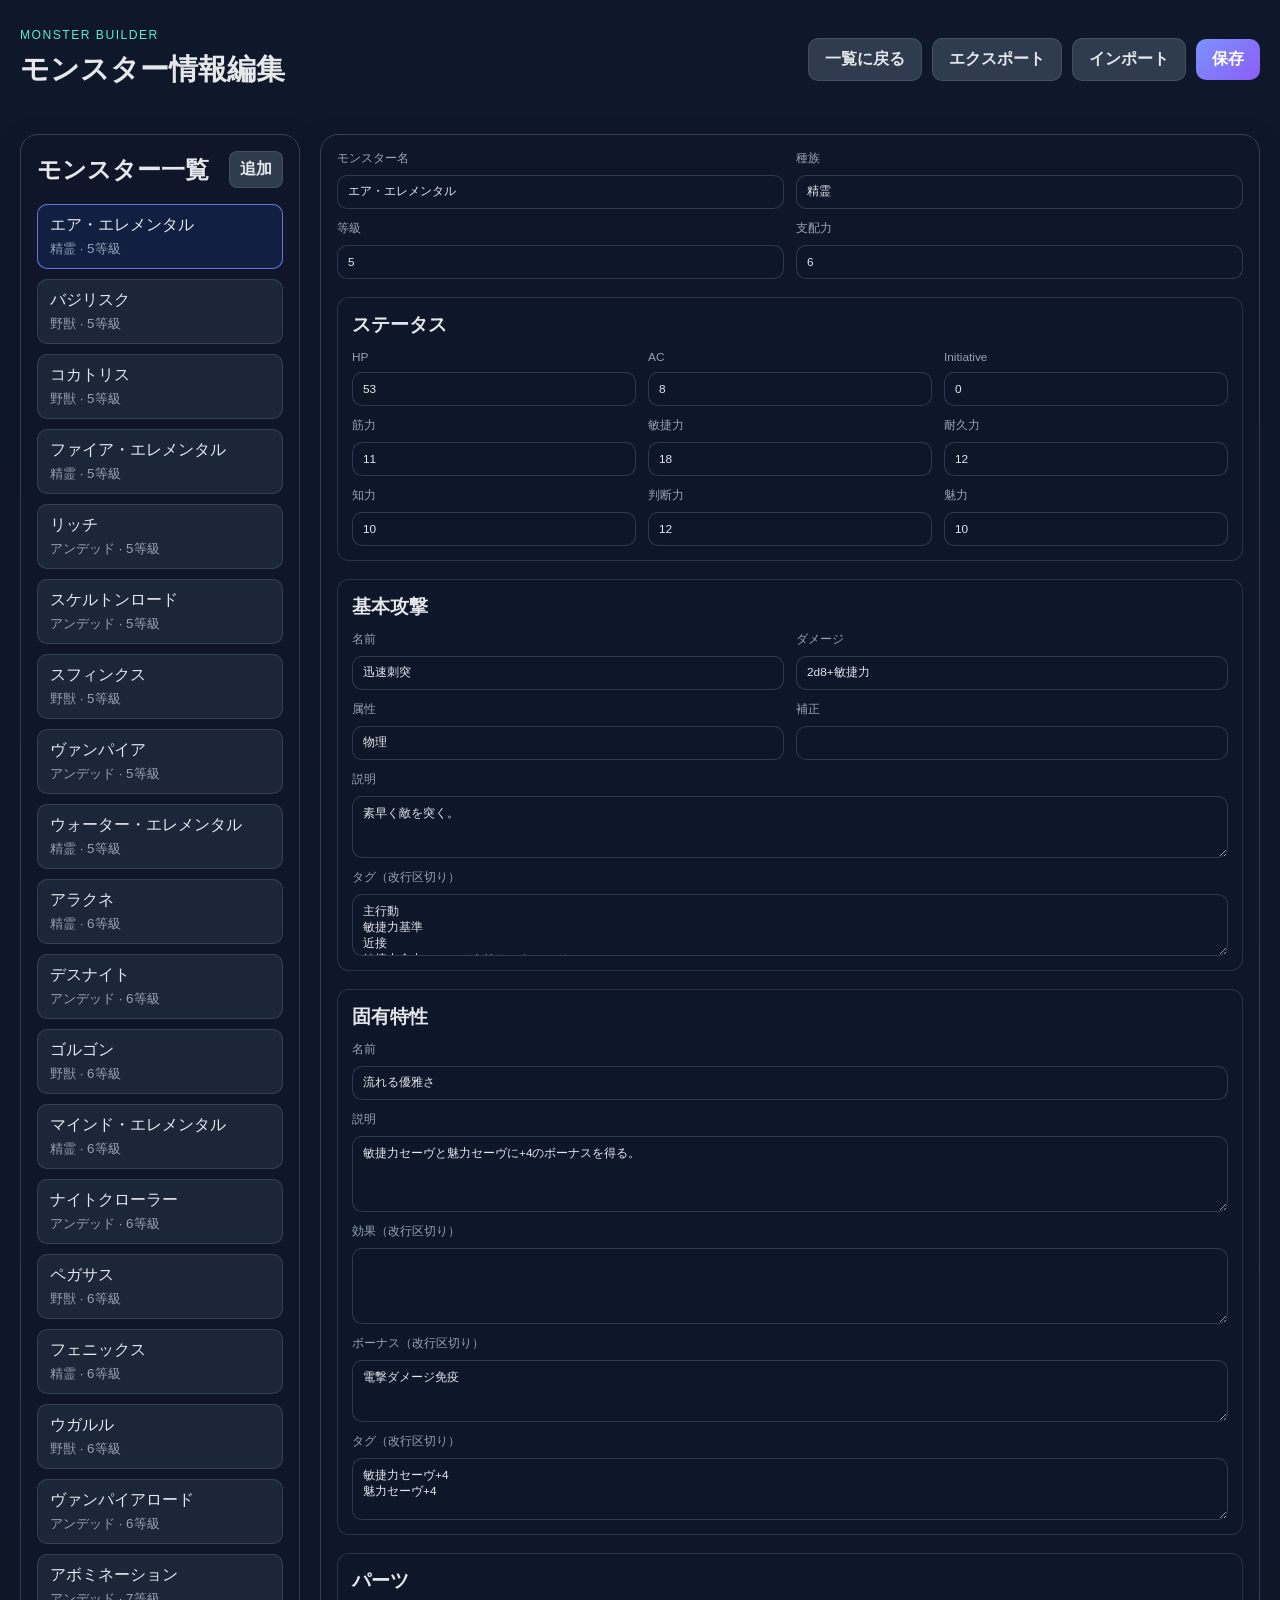
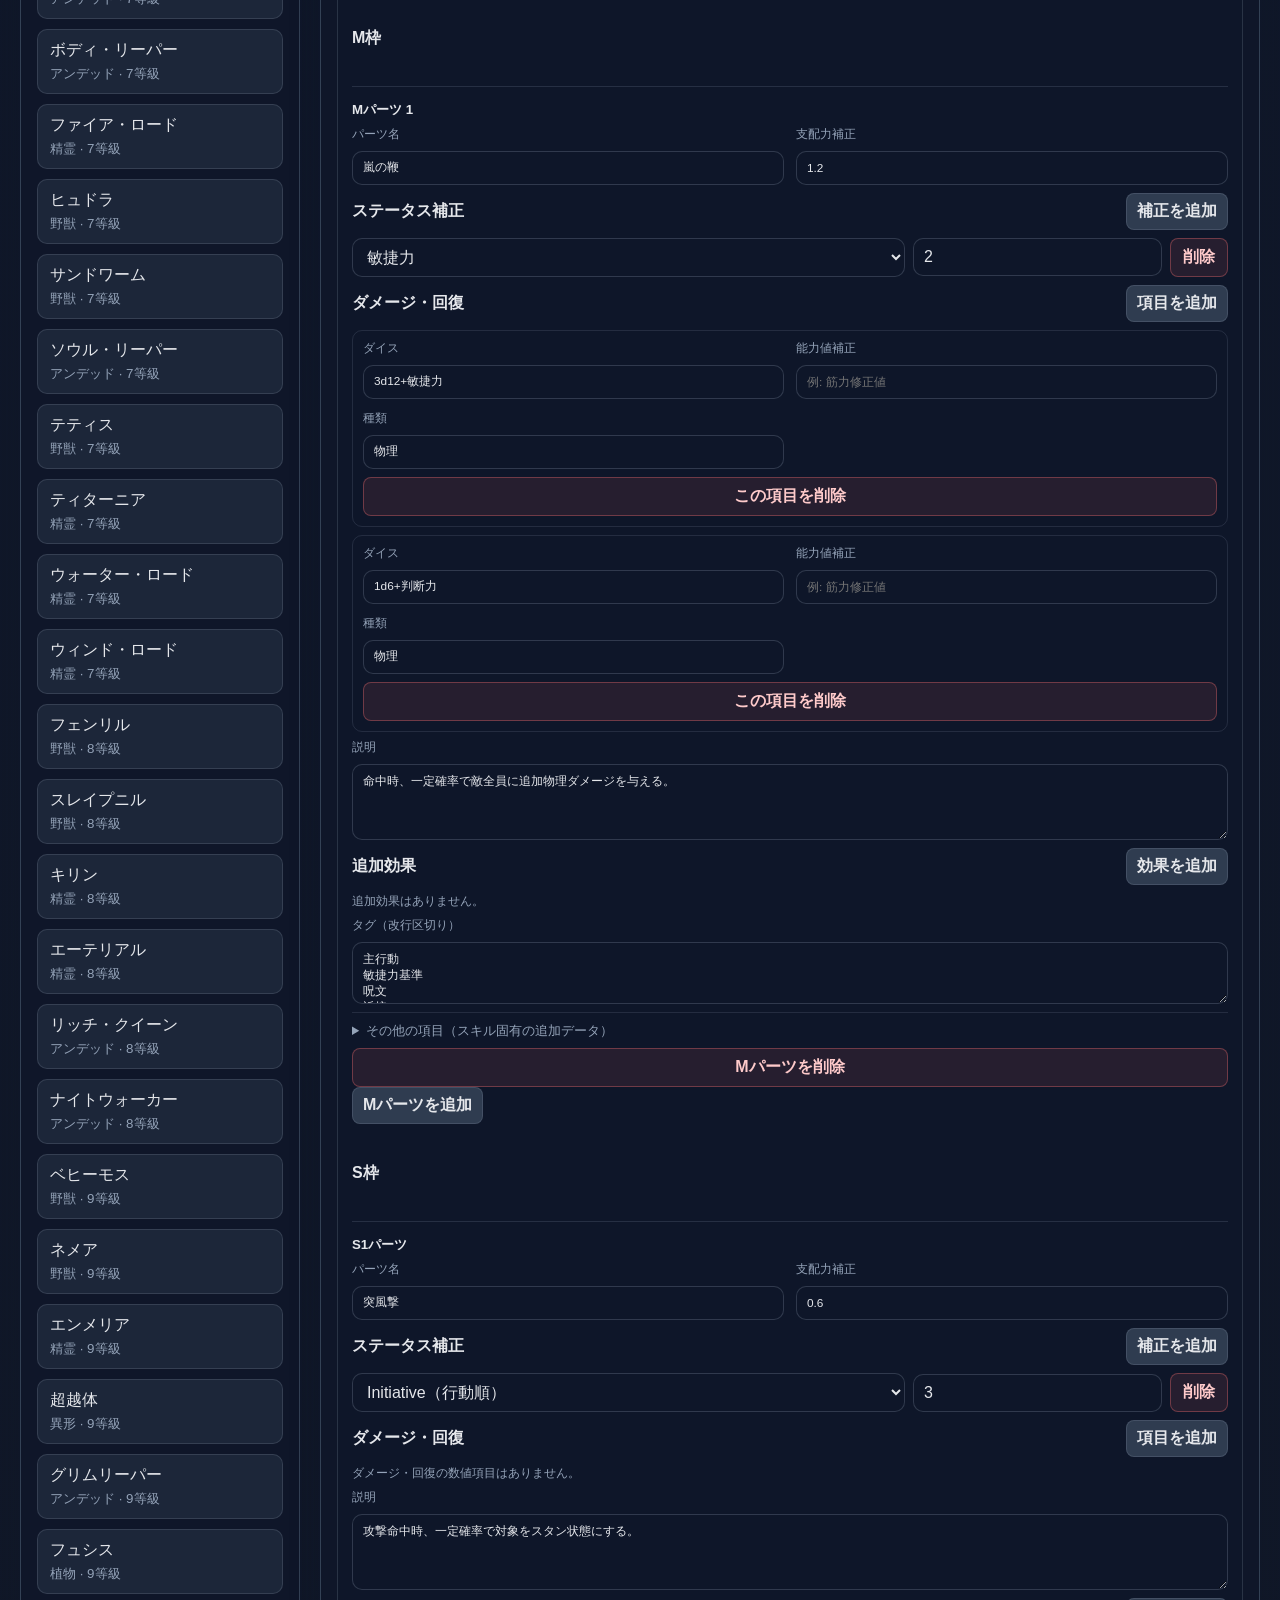
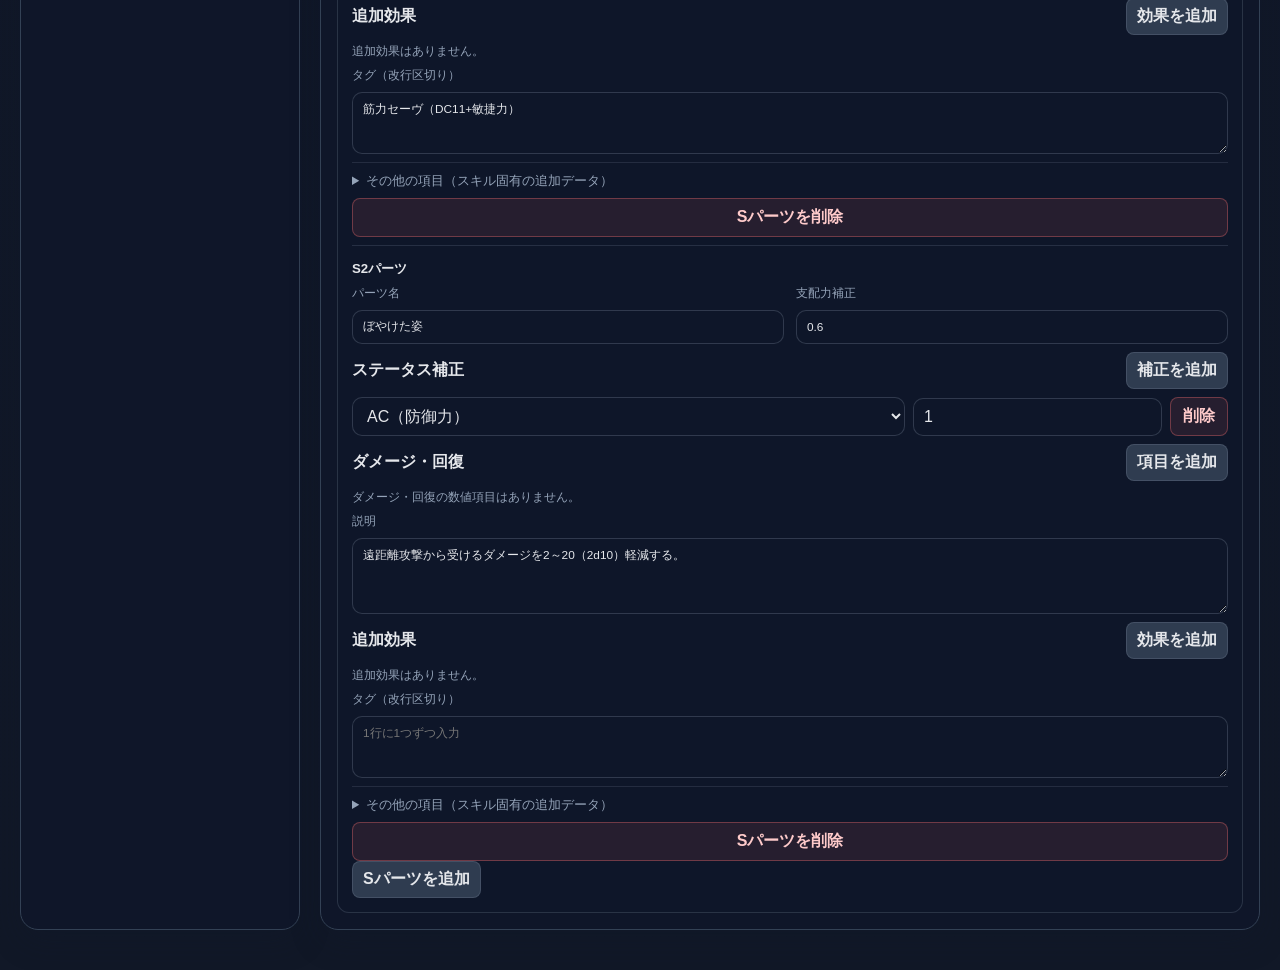
==== monster-editor.html @ 1ace2f13 "Add files via upload 初回コミット" ====
<!DOCTYPE html>
<html lang="ja">
  <head>
    <meta charset="UTF-8" />
    <meta name="viewport" content="width=device-width, initial-scale=1.0" />
    <title>モンスター編集</title>
    <link rel="stylesheet" href="styles.css" />
  </head>
  <body>
    <div class="page-shell editor-page-shell">
      <header class="topbar">
        <div>
          <p class="eyebrow">Monster Builder</p>
          <h1>モンスター情報編集</h1>
        </div>
        <div class="topbar-actions">
          <a href="index.html" class="ghost-btn editor-link">一覧に戻る</a>
          <button id="export-monster-data" type="button" class="ghost-btn">エクスポート</button>
          <button id="import-monster-data" type="button" class="ghost-btn">インポート</button>
          <button id="save-monster-data" class="primary-btn">保存</button>
          <input id="import-monster-file" type="file" accept=".json,application/json" hidden />
        </div>
      </header>
      <p id="data-transfer-status" class="data-transfer-status" role="status" aria-live="polite"></p>

      <main class="editor-layout">
        <aside class="panel editor-sidebar">
          <div class="panel-header">
            <h2>モンスター一覧</h2>
            <button id="add-monster-btn" class="ghost-btn small-btn">追加</button>
          </div>
          <div id="monster-list" class="monster-list"></div>
        </aside>

        <section class="panel editor-main">
          <div id="editor-empty" class="empty-team hidden">モンスターを選んで編集してください。</div>
          <form id="monster-editor-form" class="editor-form hidden">
            <div class="editor-form-grid">
              <label>
                <span>モンスター名</span>
                <input id="monster-name" type="text" />
              </label>
              <label>
                <span>種族</span>
                <input id="monster-race" type="text" />
              </label>
              <label>
                <span>等級</span>
                <input id="monster-rank" type="number" min="1" />
              </label>
              <label>
                <span>支配力</span>
                <input id="monster-control-cost" type="number" min="0" />
              </label>
            </div>

            <div class="editor-section">
              <h3>ステータス</h3>
              <div class="editor-form-grid six-col">
                <label><span>HP</span><input id="status-hp" type="number" /></label>
                <label><span>AC</span><input id="status-ac" type="number" /></label>
                <label><span>Initiative</span><input id="status-initiative" type="number" /></label>
                <label><span>筋力</span><input id="status-strength" type="number" /></label>
                <label><span>敏捷力</span><input id="status-dexterity" type="number" /></label>
                <label><span>耐久力</span><input id="status-constitution" type="number" /></label>
                <label><span>知力</span><input id="status-intelligence" type="number" /></label>
                <label><span>判断力</span><input id="status-wisdom" type="number" /></label>
                <label><span>魅力</span><input id="status-charisma" type="number" /></label>
              </div>
            </div>

            <div class="editor-section">
              <h3>基本攻撃</h3>
              <div class="editor-form-grid">
                <label><span>名前</span><input id="attack-name" type="text" /></label>
                <label><span>ダメージ</span><input id="attack-damage" type="text" /></label>
                <label><span>属性</span><input id="attack-damage-type" type="text" /></label>
                <label><span>補正</span><input id="attack-bonus" type="text" /></label>
              </div>
              <label>
                <span>説明</span>
                <textarea id="attack-description" rows="3"></textarea>
              </label>
              <label>
                <span>タグ（改行区切り）</span>
                <textarea id="attack-tags" rows="3"></textarea>
              </label>
            </div>

            <div class="editor-section">
              <h3>固有特性</h3>
              <div class="editor-form-grid">
                <label class="full-width"><span>名前</span><input id="trait-name" type="text" /></label>
              </div>
              <label>
                <span>説明</span>
                <textarea id="trait-description" rows="4"></textarea>
              </label>
              <label>
                <span>効果（改行区切り）</span>
                <textarea id="trait-effects" rows="4"></textarea>
              </label>
              <label>
                <span>ボーナス（改行区切り）</span>
                <textarea id="trait-bonuses" rows="3"></textarea>
              </label>
              <label>
                <span>タグ（改行区切り）</span>
                <textarea id="trait-tags" rows="3"></textarea>
              </label>
            </div>

            <div class="editor-section">
              <h3>パーツ</h3>
              <div class="parts-editor-grid">
                <div class="part-block">
                  <h4>M枠</h4>
                  <div id="main-parts-editor"></div>
                </div>
                <div class="part-block">
                  <h4>S枠</h4>
                  <div id="sub-parts-editor"></div>
                </div>
              </div>
            </div>
          </form>
        </section>
      </main>
    </div>

    <script src="rank5-data.js"></script>
    <script src="rank6-data.js"></script>
    <script src="rank7-data.js"></script>
    <script src="rank8-data.js"></script>
    <script src="rank9-data.js"></script>
    <script src="editor.js"></script>
  </body>
</html>
---- styles.css ----
:root {
  --bg: #101827;
  --bg-soft: #1f2937;
  --panel: #172033;
  --panel-strong: #1d2a3d;
  --line: #334155;
  --text: #e5e7eb;
  --muted: #94a3b8;
  --primary: #7c93ff;
  --primary-2: #5eead4;
  --danger: #f87171;
  --warning: #fbbf24;
  --shadow: rgba(15, 23, 42, 0.25);
}

* {
  box-sizing: border-box;
}

body {
  margin: 0;
  font-family: "Segoe UI", "Hiragino Sans", "Yu Gothic", sans-serif;
  background: linear-gradient(180deg, #0f172a 0%, #111827 100%);
  color: var(--text);
}

button {
  border: none;
  cursor: pointer;
  font: inherit;
}

.page-shell {
  max-width: 1320px;
  margin: 0 auto;
  padding: 28px 20px 40px;
}

.topbar {
  display: flex;
  justify-content: space-between;
  align-items: center;
  gap: 12px;
  margin-bottom: 24px;
}

.eyebrow {
  margin: 0 0 8px;
  color: var(--primary-2);
  font-size: 0.76rem;
  letter-spacing: 0.12em;
  text-transform: uppercase;
}

h1,
h2,
h3,
p {
  margin: 0;
}

h1 {
  font-size: clamp(1.8rem, 2vw, 2.5rem);
}

.layout {
  display: grid;
  grid-template-columns: minmax(0, 0.95fr) minmax(0, 1.05fr);
  gap: 20px;
  align-items: start;
}

.panel {
  min-width: 0;
  background: rgba(15, 23, 42, 0.82);
  border: 1px solid var(--line);
  border-radius: 18px;
  padding: 16px;
  box-shadow: 0 12px 30px var(--shadow);
}

.sim-panel,
.suggestion-panel {
  grid-column: 1 / -1;
}

.panel-header {
  display: flex;
  justify-content: space-between;
  align-items: center;
  margin-bottom: 16px;
}

.roster-filters {
  display: grid;
  grid-template-columns: repeat(2, minmax(0, 1fr));
  gap: 10px;
  margin-bottom: 12px;
}

.stat-filter-box {
  margin-bottom: 16px;
}

.stat-filter-label {
  color: var(--muted);
  font-size: 0.72rem;
  margin-bottom: 8px;
}

.stat-filter-list {
  display: flex;
  flex-wrap: wrap;
  gap: 8px;
}

.stat-chip {
  padding: 6px 10px;
  border-radius: 999px;
  border: 1px solid rgba(148, 163, 184, 0.25);
  background: rgba(15, 23, 42, 0.9);
  color: var(--text);
  font-size: 0.74rem;
}

.stat-chip.selected {
  background: rgba(124, 147, 255, 0.2);
  border-color: rgba(124, 147, 255, 0.5);
  color: #dfe8ff;
}

.filter-control {
  display: flex;
  flex-direction: column;
  gap: 6px;
  color: var(--muted);
  font-size: 0.74rem;
}

.filter-control select {
  width: 100%;
  background: rgba(15, 23, 42, 0.9);
  border: 1px solid rgba(148, 163, 184, 0.25);
  border-radius: 10px;
  color: var(--text);
  padding: 8px 10px;
  font: inherit;
}

.badge {
  display: inline-flex;
  align-items: center;
  justify-content: center;
  background: rgba(124, 147, 255, 0.16);
  border: 1px solid rgba(124, 147, 255, 0.35);
  color: #dfe8ff;
  border-radius: 999px;
  padding: 6px 10px;
  font-size: 0.75rem;
}

.unit-list,
.team-list {
  display: grid;
  gap: 12px;
}

.unit-list {
  max-height: 72vh;
  overflow-y: auto;
  padding-right: 4px;
}

.unit-card,
.team-member,
.part-card {
  background: rgba(30, 41, 59, 0.9);
  border: 1px solid rgba(148, 163, 184, 0.2);
  border-radius: 12px;
  padding: 12px 14px;
}

.unit-card {
  display: grid;
  grid-template-columns: 1fr auto;
  gap: 8px;
  align-items: center;
}

.unit-card.active,
.team-member.active {
  border-color: rgba(124, 147, 255, 0.8);
  box-shadow: inset 0 0 0 1px rgba(124, 147, 255, 0.5);
  background: rgba(37, 99, 235, 0.08);
}

.unit-head {
  display: flex;
  justify-content: space-between;
  align-items: center;
  gap: 12px;
  margin-bottom: 8px;
}

.unit-name {
  font-weight: 700;
  font-size: 1rem;
}

.role-pill {
  display: inline-flex;
  align-items: center;
  border-radius: 999px;
  padding: 4px 8px;
  font-size: 0.72rem;
  font-weight: 600;
  background: rgba(94, 234, 212, 0.1);
  border: 1px solid rgba(94, 234, 212, 0.4);
  color: var(--primary-2);
}

.unit-stats {
  display: flex;
  flex-wrap: wrap;
  gap: 8px;
  color: var(--muted);
  font-size: 0.75rem;
}

.unit-stats span {
  background: rgba(148, 163, 184, 0.08);
  border-radius: 999px;
  padding: 4px 8px;
}

.ability-grid {
  display: grid;
  grid-template-columns: repeat(3, minmax(0, 1fr));
  gap: 8px;
  margin-top: 10px;
}

.ability-item {
  display: flex;
  justify-content: space-between;
  align-items: center;
  gap: 8px;
  padding: 6px 8px;
  border-radius: 8px;
  background: rgba(148, 163, 184, 0.08);
  color: var(--text);
  font-size: 0.74rem;
}

.ability-item.top-stat {
  border: 1px solid rgba(96, 165, 250, 0.8);
  background: rgba(37, 99, 235, 0.22);
  color: #dbeafe;
}

.ability-item.second-stat {
  border: 1px solid rgba(250, 204, 21, 0.8);
  background: rgba(234, 179, 8, 0.18);
  color: #fef3c7;
}

.ability-item strong {
  font-size: 0.76rem;
}

.primary-btn,
.ghost-btn,
.add-btn,
.remove-btn {
  transition: transform 0.2s ease, opacity 0.2s ease;
}

.primary-btn,
.ghost-btn {
  padding: 10px 16px;
  border-radius: 10px;
  font-weight: 600;
}

.editor-link {
  display: inline-flex;
  align-items: center;
  justify-content: center;
  text-decoration: none;
}

.topbar-actions {
  display: flex;
  flex-wrap: wrap;
  justify-content: flex-end;
  gap: 10px;
  align-items: center;
}

.data-transfer-status {
  min-height: 1.2em;
  margin: -12px 0 16px;
  color: var(--primary-2);
  font-size: 0.85rem;
}

.data-transfer-status.error {
  color: #fecaca;
}

.small-btn {
  padding: 7px 10px;
  border-radius: 8px;
}

.editor-layout {
  display: grid;
  grid-template-columns: 280px minmax(0, 1fr);
  gap: 20px;
}

.editor-sidebar,
.editor-main {
  min-height: 500px;
}

.monster-list {
  display: grid;
  gap: 10px;
}

.monster-list-item {
  width: 100%;
  text-align: left;
  background: rgba(30, 41, 59, 0.9);
  border: 1px solid rgba(148, 163, 184, 0.2);
  border-radius: 10px;
  padding: 10px 12px;
  color: var(--text);
  display: grid;
  gap: 4px;
}

.monster-list-item.selected {
  border-color: rgba(124, 147, 255, 0.8);
  background: rgba(37, 99, 235, 0.12);
}

.monster-list-item small {
  color: var(--muted);
}

.editor-form {
  display: grid;
  gap: 18px;
}

.editor-form-grid {
  display: grid;
  grid-template-columns: repeat(2, minmax(0, 1fr));
  gap: 12px;
}

.editor-form-grid.six-col {
  grid-template-columns: repeat(3, minmax(0, 1fr));
}

.editor-form label {
  display: grid;
  gap: 8px;
  color: var(--muted);
  font-size: 0.74rem;
}

.editor-form input,
.editor-form textarea,
.editor-form select {
  width: 100%;
  background: rgba(15, 23, 42, 0.9);
  border: 1px solid rgba(148, 163, 184, 0.25);
  border-radius: 10px;
  color: var(--text);
  padding: 9px 10px;
  font: inherit;
  resize: vertical;
}

.editor-form .full-width {
  grid-column: 1 / -1;
}

.editor-section {
  border: 1px solid rgba(148, 163, 184, 0.2);
  border-radius: 12px;
  background: rgba(15, 23, 42, 0.7);
  padding: 14px;
  display: grid;
  gap: 12px;
}

.editor-section h3,
.part-editor-block h5 {
  margin: 0;
}

.part-editor-block {
  display: grid;
  gap: 8px;
  border-top: 1px solid rgba(148, 163, 184, 0.18);
  margin-top: 8px;
  padding-top: 14px;
}

.parts-editor-grid {
  display: grid;
  grid-template-columns: minmax(0, 1fr);
  gap: 18px;
}

.part-block {
  display: grid;
  gap: 8px;
}

.part-fields-grid {
  grid-template-columns: repeat(2, minmax(0, 1fr));
}

.part-input-section {
  display: grid;
  gap: 8px;
}

.part-input-header {
  display: flex;
  align-items: center;
  justify-content: space-between;
  gap: 10px;
}

.part-dynamic-rows,
.part-damage-rows,
.part-extra-list {
  display: grid;
  gap: 8px;
}

.part-dynamic-row {
  display: grid;
  grid-template-columns: minmax(0, 1fr) minmax(90px, 0.45fr) auto;
  align-items: center;
  gap: 8px;
}

.part-damage-row {
  display: grid;
  gap: 8px;
  border: 1px solid rgba(148, 163, 184, 0.16);
  border-radius: 10px;
  padding: 10px;
}

.part-effect-row {
  display: grid;
  grid-template-columns: minmax(0, 1fr) minmax(0, 0.6fr) auto;
  align-items: end;
  gap: 8px;
}

.part-effect-row label:only-of-type {
  grid-column: 1 / -2;
}

.part-input-hint {
  margin: 0;
  color: var(--muted);
  font-size: 0.75rem;
}

.part-extra-fields {
  border-top: 1px solid rgba(148, 163, 184, 0.16);
  padding-top: 10px;
}

.part-extra-fields summary {
  cursor: pointer;
  color: var(--muted);
  font-size: 0.8rem;
}

.part-extra-list {
  margin: 10px 0;
}

.part-extra-row {
  display: grid;
  grid-template-columns: minmax(100px, 0.7fr) minmax(100px, 0.6fr) minmax(0, 1fr) auto;
  align-items: start;
  gap: 8px;
}

.part-extra-row [aria-invalid="true"] {
  border-color: #f87171;
}

.hidden {
  display: none !important;
}

.primary-btn {
  background: linear-gradient(135deg, var(--primary), #8b5cf6);
  color: white;
}

.ghost-btn {
  background: rgba(51, 65, 85, 0.9);
  color: var(--text);
  border: 1px solid rgba(148, 163, 184, 0.2);
}

.add-btn,
.remove-btn {
  padding: 8px 12px;
  border-radius: 8px;
  font-weight: 600;
}

.add-btn {
  background: rgba(94, 234, 212, 0.14);
  color: var(--primary-2);
  border: 1px solid rgba(94, 234, 212, 0.4);
}

.remove-btn {
  background: rgba(248, 113, 113, 0.1);
  color: #fecaca;
  border: 1px solid rgba(248, 113, 113, 0.35);
}

.primary-btn:hover,
.ghost-btn:hover,
.add-btn:hover,
.remove-btn:hover {
  transform: translateY(-1px);
}

.summary-grid {
  display: grid;
  grid-template-columns: repeat(4, minmax(0, 1fr));
  gap: 10px;
  margin-bottom: 16px;
}

.summary-item {
  background: rgba(30, 41, 59, 0.8);
  border: 1px solid rgba(148, 163, 184, 0.2);
  border-radius: 12px;
  padding: 12px 10px;
  text-align: center;
}

.summary-item span {
  display: block;
  font-size: 0.7rem;
  color: var(--muted);
  margin-bottom: 8px;
}

.summary-item strong {
  font-size: 1.3rem;
}

.formation-saves {
  margin-bottom: 16px;
}

.formation-saves h3 {
  margin: 0 0 10px;
  font-size: 0.95rem;
}

.formation-save-list {
  display: grid;
  gap: 8px;
}

.formation-save-slot {
  display: flex;
  justify-content: space-between;
  align-items: center;
  gap: 12px;
  padding: 10px;
  border: 1px solid rgba(148, 163, 184, 0.2);
  border-radius: 10px;
  background: rgba(30, 41, 59, 0.65);
}

.formation-save-details {
  display: flex;
  flex-direction: column;
  gap: 4px;
  min-width: 0;
}

.formation-save-details span,
.formation-save-status {
  color: var(--muted);
  font-size: 0.75rem;
}

.formation-save-details span {
  overflow-wrap: anywhere;
}

.formation-save-actions {
  display: flex;
  flex-shrink: 0;
  gap: 6px;
}

.formation-save-status {
  min-height: 1.1em;
  margin: 8px 0 0;
}

.formation-save-status.error {
  color: #fecaca;
}

.team-member {
  display: flex;
  justify-content: space-between;
  align-items: center;
  gap: 10px;
}

.member-meta {
  display: flex;
  flex-direction: column;
  gap: 4px;
}

.member-role {
  color: var(--muted);
  font-size: 0.75rem;
}

.empty-team {
  padding: 20px 14px;
  border: 1px dashed var(--line);
  border-radius: 12px;
  color: var(--muted);
  text-align: center;
}

.part-simulator {
  display: grid;
  gap: 14px;
}

.monster-sim-header {
  display: flex;
  justify-content: space-between;
  align-items: center;
  gap: 12px;
  margin-bottom: 12px;
}

.monster-sim-name {
  font-size: 1.1rem;
  font-weight: 700;
}

.feature-blocks {
  display: grid;
  grid-template-columns: repeat(2, minmax(0, 1fr));
  gap: 10px;
  margin-top: 16px;
}

.feature-card {
  background: rgba(15, 23, 42, 0.9);
  border: 1px solid rgba(148, 163, 184, 0.2);
  border-radius: 12px;
  padding: 10px 12px;
  display: grid;
  gap: 8px;
}

.feature-title {
  color: var(--muted);
  font-size: 0.7rem;
  letter-spacing: 0.08em;
  text-transform: uppercase;
}

.feature-name {
  font-size: 0.9rem;
  font-weight: 700;
}

.feature-list {
  margin: 0;
  padding-left: 18px;
  display: grid;
  gap: 4px;
  color: var(--text);
  font-size: 0.72rem;
  line-height: 1.5;
}

.native-parts {
  border: 1px solid rgba(148, 163, 184, 0.18);
  border-radius: 12px;
  background: rgba(15, 23, 42, 0.55);
}

.native-parts > summary {
  padding: 10px 12px;
  color: var(--muted);
  font-size: 0.8rem;
  cursor: pointer;
}

.native-parts-content {
  display: grid;
  gap: 12px;
  padding: 0 12px 12px;
}

.native-part-group {
  display: grid;
  gap: 8px;
}

.native-part-group h4 {
  margin: 0;
  color: var(--primary-2);
  font-size: 0.78rem;
}

.native-part-card {
  display: grid;
  gap: 8px;
  padding: 10px;
  border: 1px solid rgba(148, 163, 184, 0.14);
  border-radius: 10px;
  background: rgba(30, 41, 59, 0.52);
}

.native-part-card h5 {
  margin: 0;
  font-size: 0.82rem;
}

.native-part-field {
  display: grid;
  grid-template-columns: 52px minmax(0, 1fr);
  gap: 8px;
  color: var(--text);
  font-size: 0.74rem;
  line-height: 1.5;
}

.native-part-field > span {
  color: var(--muted);
}

.native-part-field p {
  margin: 0 0 4px;
}

.native-part-field p:last-child {
  margin-bottom: 0;
}

.native-part-tags {
  display: flex;
  flex-wrap: wrap;
  gap: 5px;
}

.native-part-empty {
  color: var(--muted);
  font-size: 0.74rem;
}

.slot-row {
  display: grid;
  grid-template-columns: 1fr 1fr 1fr;
  gap: 10px;
  margin-top: 16px;
}

.slot-button {
  min-height: 240px;
  border: 1px dashed rgba(124, 147, 255, 0.5);
  border-radius: 12px;
  background: rgba(15, 23, 42, 0.9);
  color: var(--text);
  text-align: left;
  padding: 12px 10px;
  display: flex;
  flex-direction: column;
  justify-content: flex-start;
  gap: 10px;
  cursor: pointer;
}

.slot-head-row {
  display: flex;
  align-items: center;
  justify-content: space-between;
  gap: 10px;
}

.slot-label {
  color: var(--muted);
  font-size: 0.72rem;
  letter-spacing: 0.08em;
}

.slot-name {
  font-size: 0.9rem;
  font-weight: 700;
  line-height: 1.4;
}

.slot-detail-box,
.slot-tag-box {
  display: grid;
  gap: 6px;
}

.slot-detail-label {
  color: var(--muted);
  font-size: 0.68rem;
  letter-spacing: 0.05em;
}

.slot-detail-list {
  margin: 0;
  padding-left: 18px;
  color: var(--text);
  font-size: 0.72rem;
  line-height: 1.5;
  display: grid;
  gap: 3px;
}

.slot-empty-note {
  color: var(--muted);
  font-size: 0.74rem;
  line-height: 1.5;
}

.tag-list {
  display: flex;
  flex-wrap: wrap;
  gap: 6px;
}

.tag-item {
  display: inline-flex;
  align-items: center;
  padding: 3px 7px;
  border-radius: 999px;
  background: rgba(148, 163, 184, 0.08);
  border: 1px solid rgba(148, 163, 184, 0.18);
  color: var(--text);
  font-size: 0.68rem;
}

.slot-button.empty {
  border-style: dashed;
  color: var(--muted);
}

.slot-button.blue {
  border-color: rgba(96, 165, 250, 0.8);
  background: rgba(37, 99, 235, 0.12);
}

.slot-button.yellow {
  border-color: rgba(250, 204, 21, 0.8);
  background: rgba(234, 179, 8, 0.12);
}

.slot-button.red {
  border-color: rgba(248, 113, 113, 0.8);
  background: rgba(239, 68, 68, 0.12);
}

.slot-button.neutral {
  border-color: rgba(148, 163, 184, 0.3);
  background: rgba(30, 41, 59, 0.85);
}

.slot-color-dot {
  width: 12px;
  height: 12px;
  border-radius: 50%;
  display: inline-block;
}

.slot-color-dot.blue { background: #60a5fa; }
.slot-color-dot.yellow { background: #facc15; }
.slot-color-dot.red { background: #f87171; }
.slot-color-dot.neutral { background: #94a3b8; }

.modal-backdrop {
  position: fixed;
  inset: 0;
  background: rgba(15, 23, 42, 0.72);
  display: flex;
  align-items: center;
  justify-content: center;
  padding: 24px;
  z-index: 100;
}

.modal-backdrop.hidden {
  display: none;
}

.modal-panel {
  width: min(820px, 92vw);
  max-height: 82vh;
  overflow: auto;
  background: rgba(15, 23, 42, 0.98);
  border: 1px solid rgba(148, 163, 184, 0.25);
  border-radius: 18px;
  box-shadow: 0 20px 50px rgba(15, 23, 42, 0.55);
  padding: 18px;
}

.modal-header {
  display: flex;
  justify-content: space-between;
  align-items: center;
  gap: 12px;
  margin-bottom: 16px;
}

.modal-header h3 {
  margin: 0;
  font-size: 1.1rem;
}

.part-sort-controls {
  display: flex;
  flex-wrap: wrap;
  align-items: center;
  gap: 8px;
  margin: -4px 0 14px;
}

.part-sort-label {
  color: var(--muted);
  font-size: 0.78rem;
  margin-right: 2px;
}

.part-sort-button,
.part-sort-reset {
  border: 1px solid rgba(148, 163, 184, 0.28);
  border-radius: 999px;
  padding: 6px 10px;
  background: rgba(51, 65, 85, 0.65);
  color: var(--text);
  font-size: 0.76rem;
  cursor: pointer;
}

.part-sort-button.active {
  border-color: rgba(96, 165, 250, 0.85);
  background: rgba(37, 99, 235, 0.28);
  color: #dbeafe;
}

.part-sort-reset {
  color: var(--muted);
}

.close-btn {
  background: rgba(51, 65, 85, 0.9);
  color: var(--text);
  border: 1px solid rgba(148, 163, 184, 0.2);
  border-radius: 8px;
  padding: 8px 10px;
}

.part-modal-list {
  display: grid;
  grid-template-columns: repeat(auto-fit, minmax(220px, 1fr));
  gap: 12px;
}

.part-card {
  border: 1px solid rgba(148, 163, 184, 0.25);
  background: rgba(15, 23, 42, 0.9);
  border-radius: 12px;
  padding: 12px 14px;
}

.part-card.blue {
  border-color: rgba(96, 165, 250, 0.8);
  background: rgba(37, 99, 235, 0.12);
}

.part-card.yellow {
  border-color: rgba(250, 204, 21, 0.8);
  background: rgba(234, 179, 8, 0.12);
}

.part-card.red {
  border-color: rgba(248, 113, 113, 0.8);
  background: rgba(239, 68, 68, 0.12);
}

.part-card.neutral {
  border-color: rgba(148, 163, 184, 0.3);
  background: rgba(30, 41, 59, 0.85);
}

.part-card-header {
  display: flex;
  justify-content: space-between;
  align-items: center;
  gap: 8px;
  margin-bottom: 8px;
}

.part-card-header strong {
  font-size: 0.95rem;
}

.part-fit {
  display: inline-flex;
  align-items: center;
  justify-content: center;
  min-width: 52px;
  padding: 4px 8px;
  border-radius: 999px;
  font-size: 0.7rem;
  font-weight: 700;
  color: white;
}

.part-card.blue .part-fit {
  background: rgba(59, 130, 246, 0.9);
}

.part-card.yellow .part-fit {
  background: rgba(234, 179, 8, 0.9);
  color: #1f2937;
}

.part-card.red .part-fit {
  background: rgba(239, 68, 68, 0.9);
}

.part-card.neutral .part-fit {
  background: rgba(148, 163, 184, 0.7);
}

.part-meta {
  display: flex;
  flex-wrap: wrap;
  gap: 6px;
  margin-bottom: 8px;
}

.part-badge {
  background: rgba(148, 163, 184, 0.08);
  border-radius: 999px;
  padding: 4px 8px;
  font-size: 0.68rem;
  color: var(--muted);
}

.part-picker-effects {
  display: grid;
  gap: 6px;
  margin-top: 10px;
  color: var(--text);
  font-size: 0.76rem;
  line-height: 1.5;
}

.part-picker-effects p {
  margin: 0;
}

.part-effects {
  margin: 0;
  padding-left: 18px;
  color: var(--text);
  font-size: 0.76rem;
  line-height: 1.5;
}

.part-card button {
  margin-top: 10px;
  width: 100%;
  border-radius: 8px;
  padding: 8px 10px;
  background: rgba(124, 147, 255, 0.14);
  color: #dfe8ff;
  border: 1px solid rgba(124, 147, 255, 0.35);
}

.suggestion-box {
  min-height: 220px;
  padding: 16px;
  border-radius: 12px;
  background: rgba(23, 32, 51, 0.85);
  border: 1px solid rgba(124, 147, 255, 0.25);
}

.suggestion-team {
  display: grid;
  gap: 10px;
}

.suggestion-member {
  display: flex;
  justify-content: space-between;
  align-items: center;
  padding: 8px 10px;
  border-radius: 10px;
  background: rgba(30, 41, 59, 0.9);
}

.score-highlight {
  color: var(--warning);
  font-weight: 700;
}

.suggestion-controls {
  display: flex;
  flex-direction: column;
  gap: 6px;
  margin-bottom: 12px;
  color: var(--muted);
  font-size: 0.74rem;
}

.suggestion-controls select {
  width: min(200px, 100%);
  background: rgba(15, 23, 42, 0.9);
  border: 1px solid rgba(148, 163, 184, 0.25);
  border-radius: 8px;
  color: var(--text);
  padding: 8px 10px;
  font: inherit;
}

.ranking-item {
  display: grid;
  grid-template-columns: auto 1fr auto;
  align-items: center;
  gap: 10px;
}

.ranking-rank {
  display: inline-flex;
  align-items: center;
  justify-content: center;
  width: 24px;
  height: 24px;
  border-radius: 50%;
  background: rgba(124, 147, 255, 0.14);
  color: var(--primary-2);
  font-weight: 700;
}

.suggestion-member-name-group {
  display: flex;
  flex-wrap: wrap;
  gap: 6px;
}

.suggestion-member-name {
  font-size: 0.8rem;
  color: var(--text);
  background: rgba(148, 163, 184, 0.08);
  border-radius: 999px;
  padding: 4px 8px;
}

.metric-value {
  color: var(--warning);
  font-weight: 700;
}

@media (max-width: 1200px) {
  .layout {
    grid-template-columns: 1fr;
  }

  .sim-panel,
  .suggestion-panel {
    grid-column: auto;
  }

  .topbar {
    flex-direction: column;
    align-items: flex-start;
  }
}

@media (max-width: 640px) {
  .parts-editor-grid,
  .part-fields-grid {
    grid-template-columns: 1fr;
  }

  .part-dynamic-row,
  .part-effect-row,
  .part-extra-row {
    grid-template-columns: minmax(0, 1fr);
  }

  .part-effect-row label:only-of-type {
    grid-column: 1;
  }
}
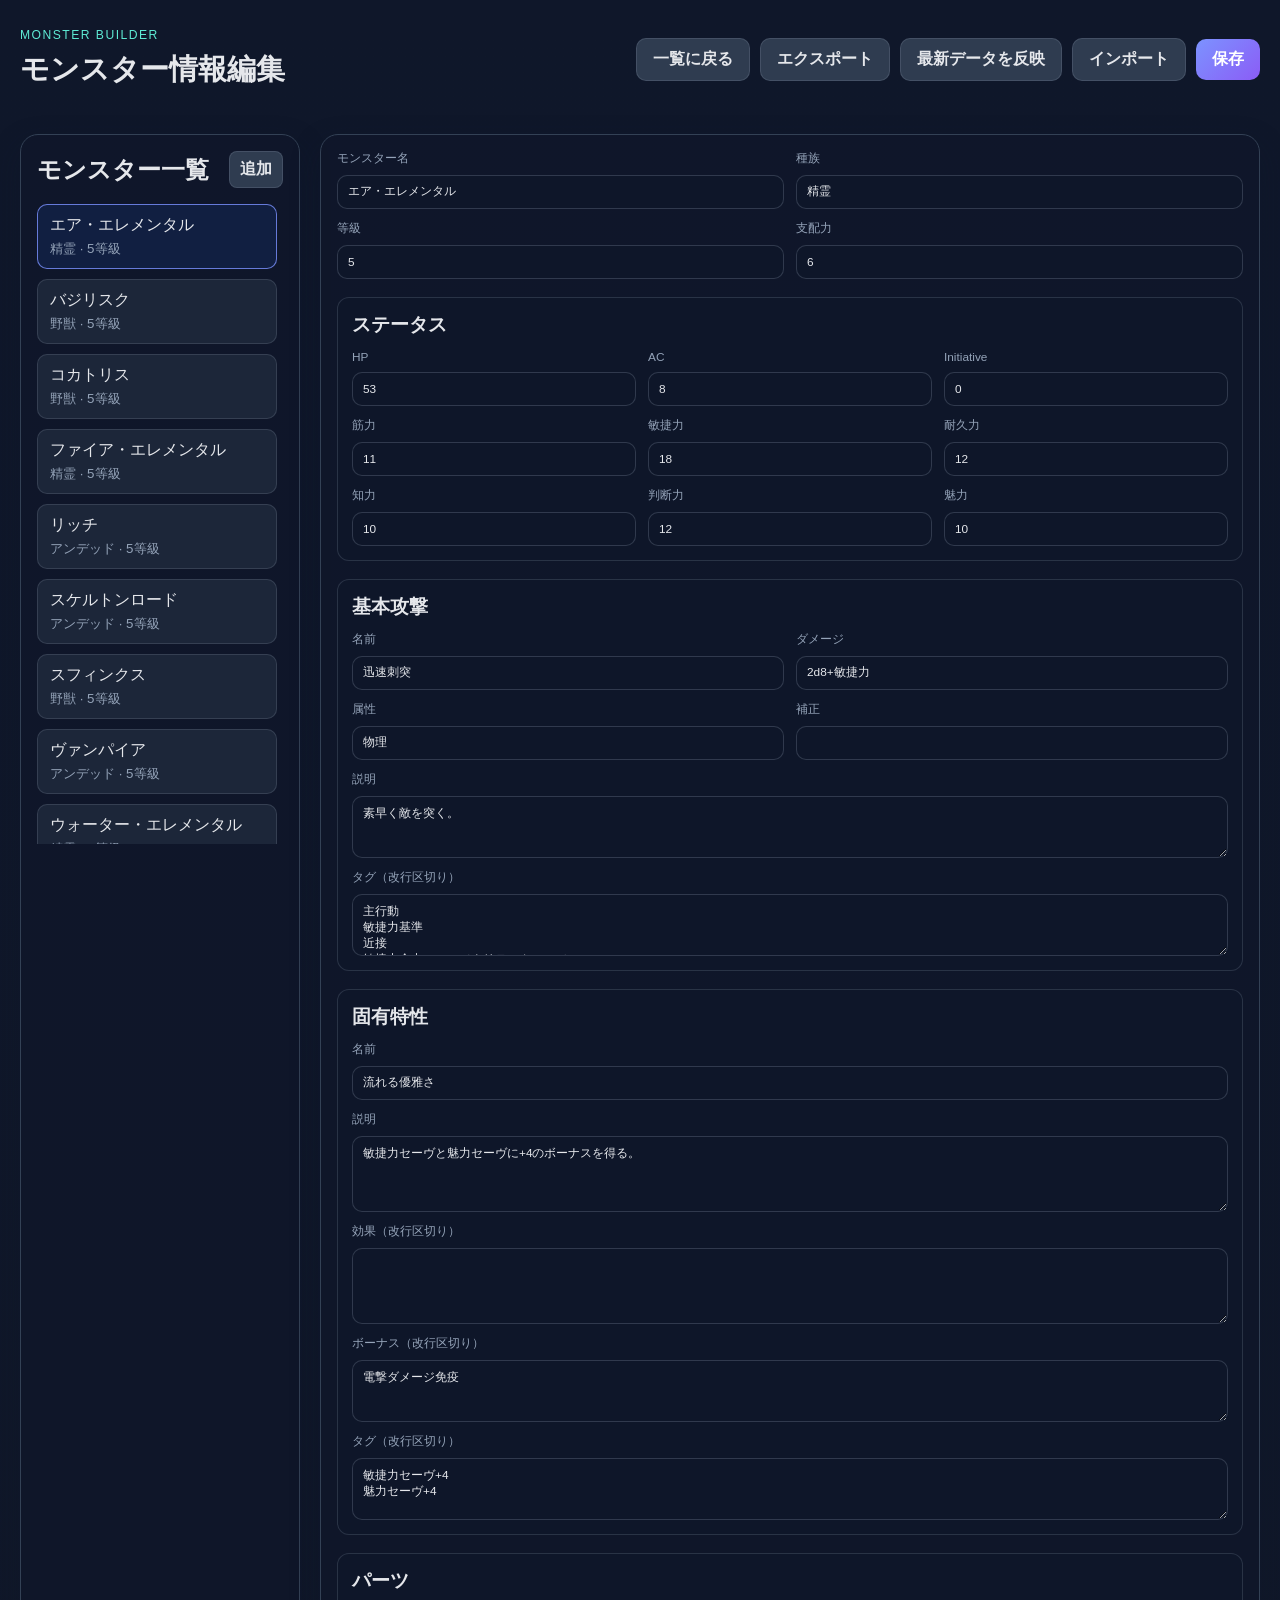
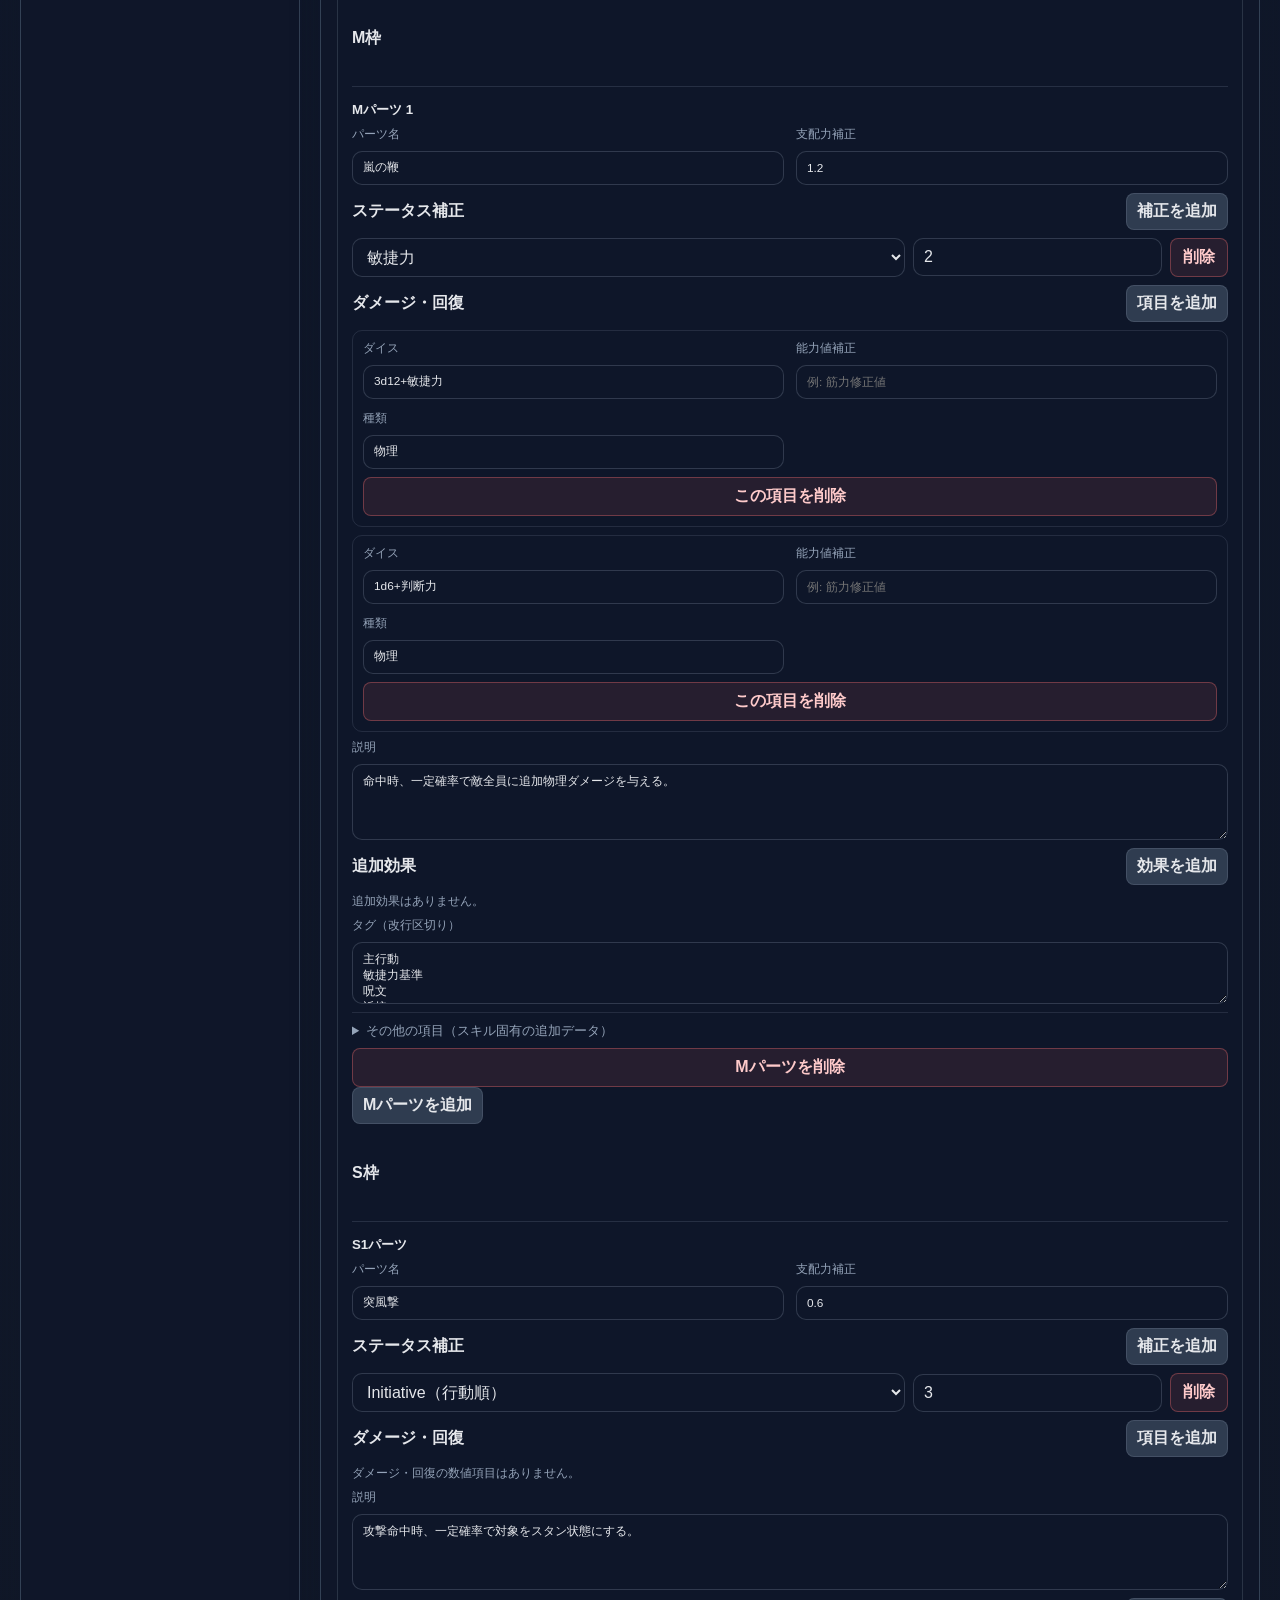
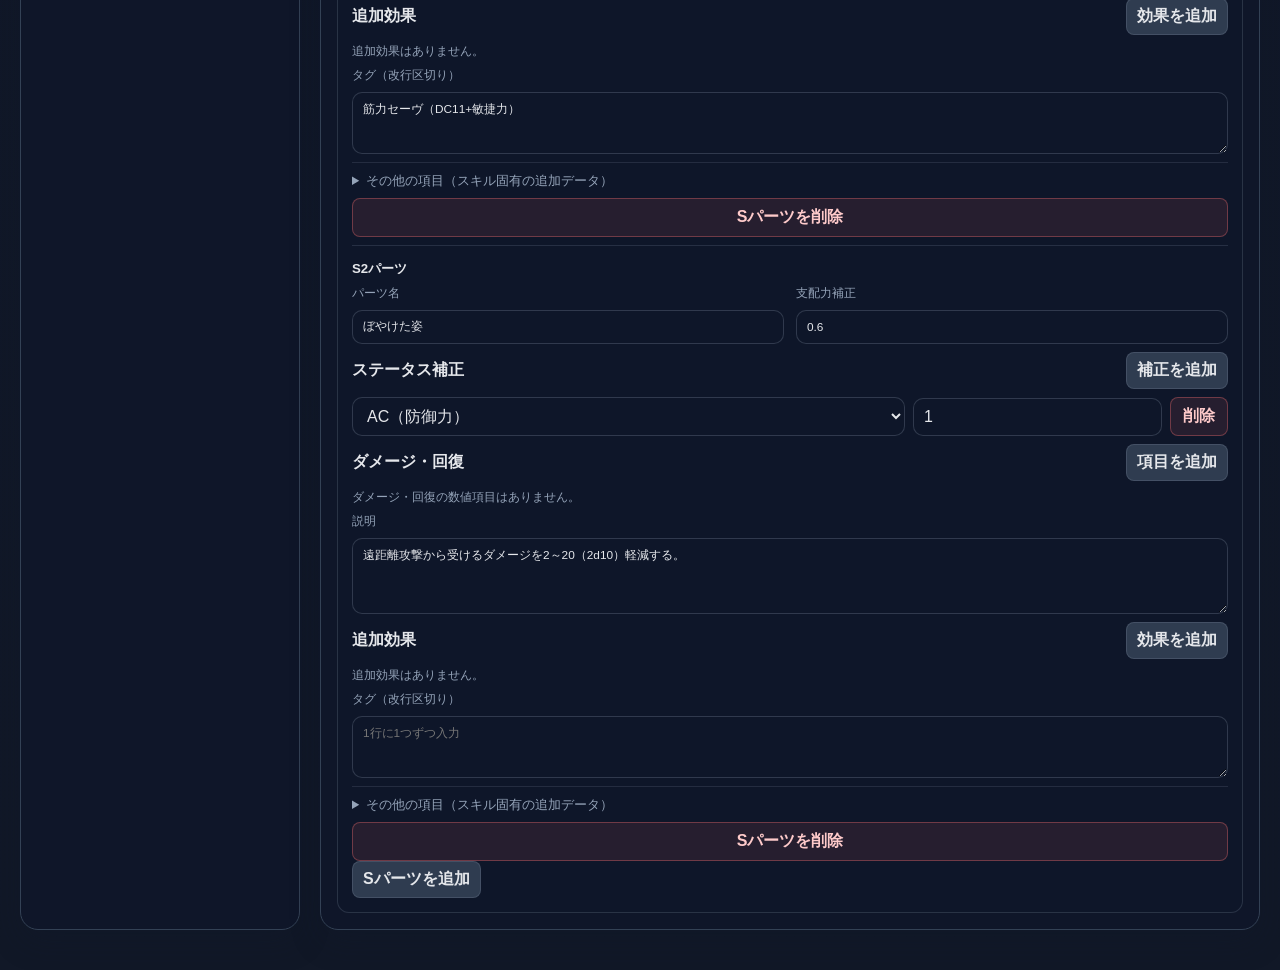
==== commit 775a6dbc: "ローカルに保存したデータを一旦退避し、最新のサーバーデータを取得できるボタンを実装" ====
--- a/monster-editor.html
+++ b/monster-editor.html
@@ -16,6 +16,7 @@
         <div class="topbar-actions">
           <a href="index.html" class="ghost-btn editor-link">一覧に戻る</a>
           <button id="export-monster-data" type="button" class="ghost-btn">エクスポート</button>
+          <button id="refresh-latest-monster-data" type="button" class="ghost-btn">最新データを反映</button>
           <button id="import-monster-data" type="button" class="ghost-btn">インポート</button>
           <button id="save-monster-data" class="primary-btn">保存</button>
           <input id="import-monster-file" type="file" accept=".json,application/json" hidden />
--- a/styles.css
+++ b/styles.css
@@ -327,6 +327,10 @@
 .monster-list {
   display: grid;
   gap: 10px;
+  max-height: clamp(180px, calc(100vh - 260px), 640px);
+  overflow-y: auto;
+  overscroll-behavior: contain;
+  padding-right: 6px;
 }
 
 .monster-list-item {
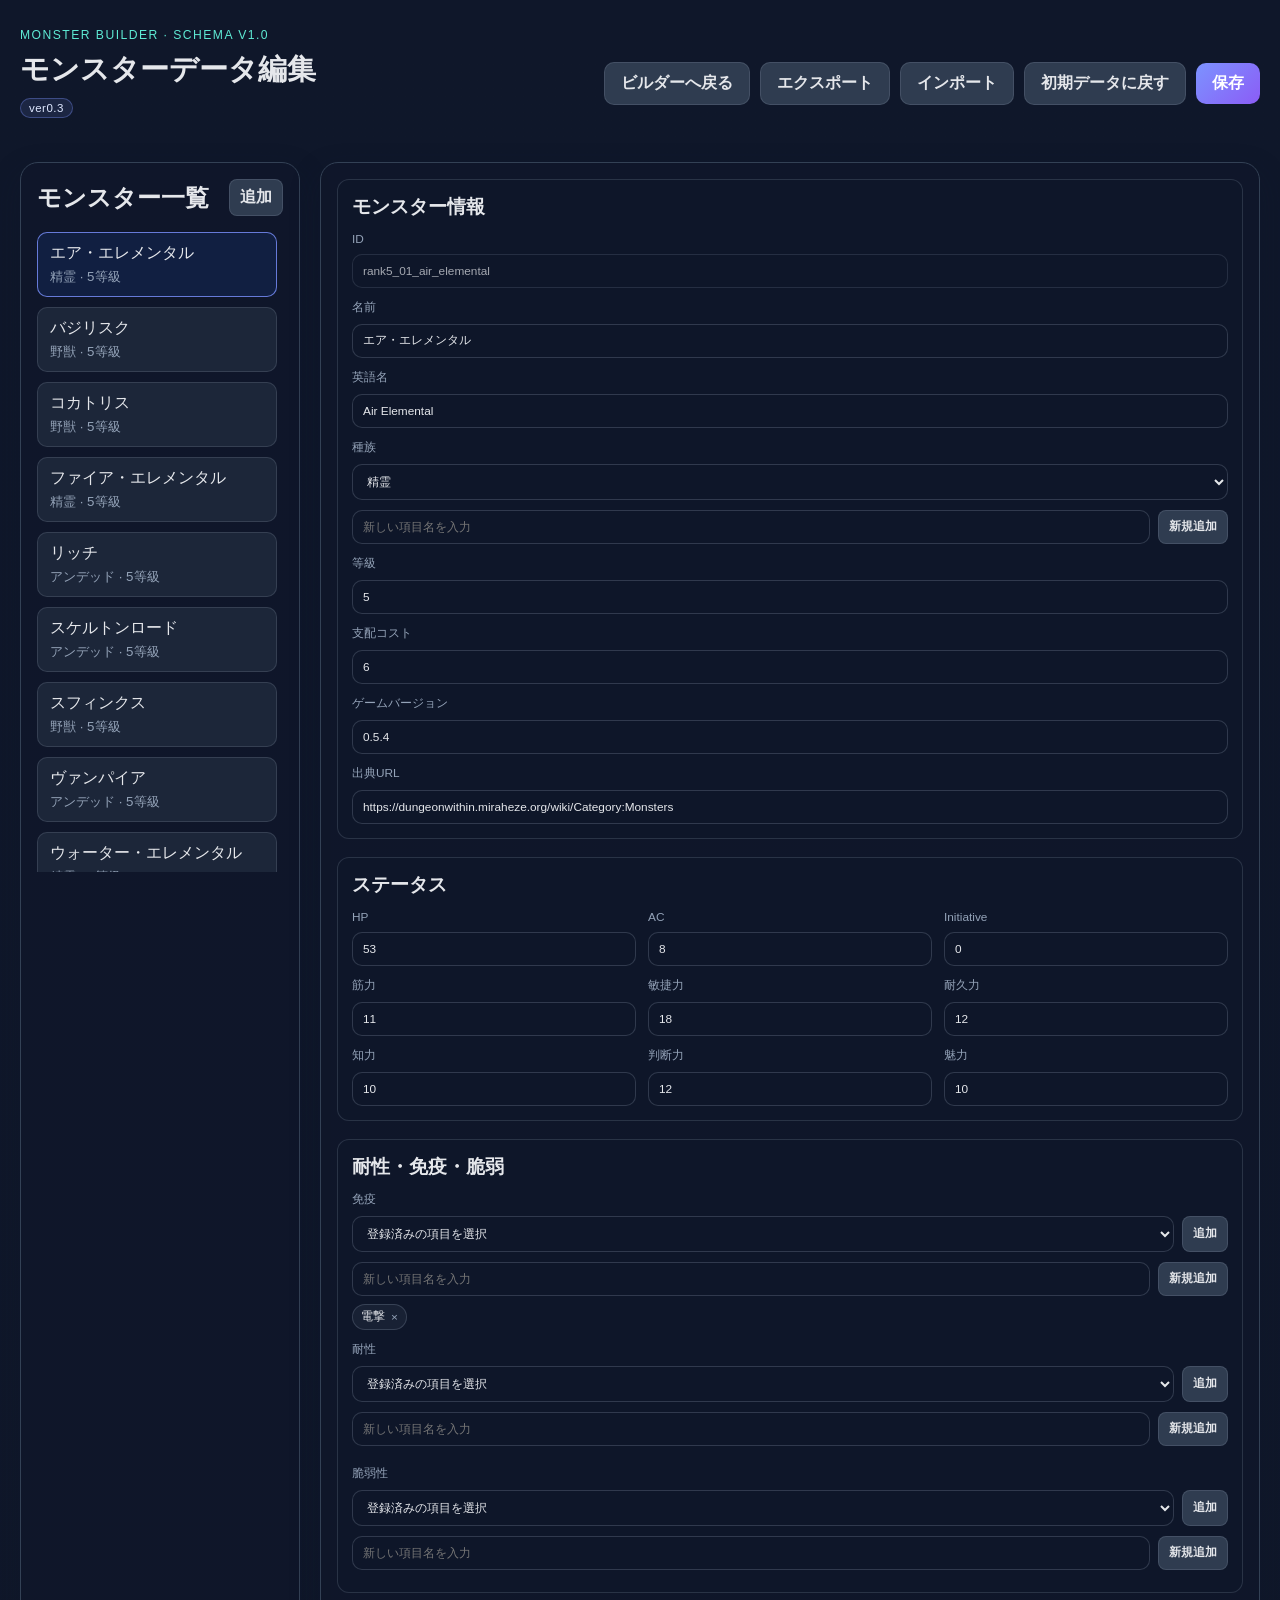
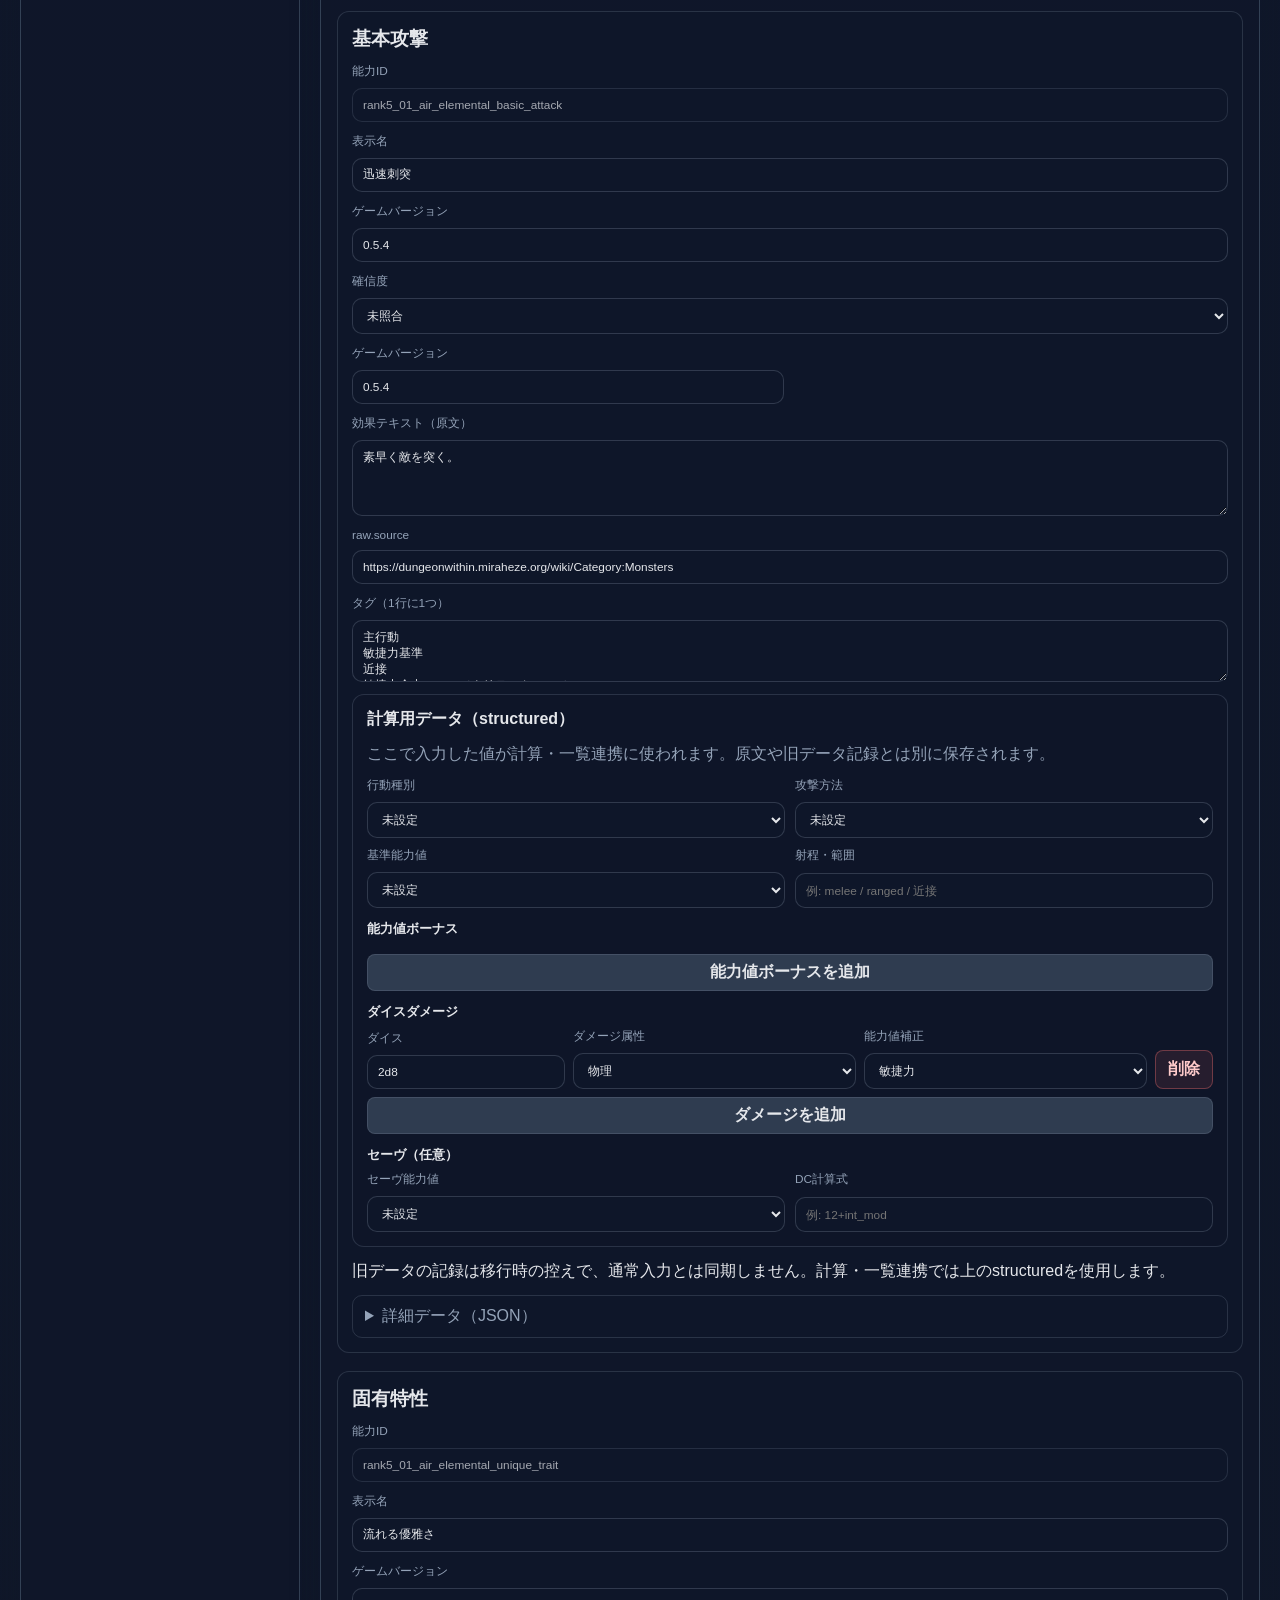
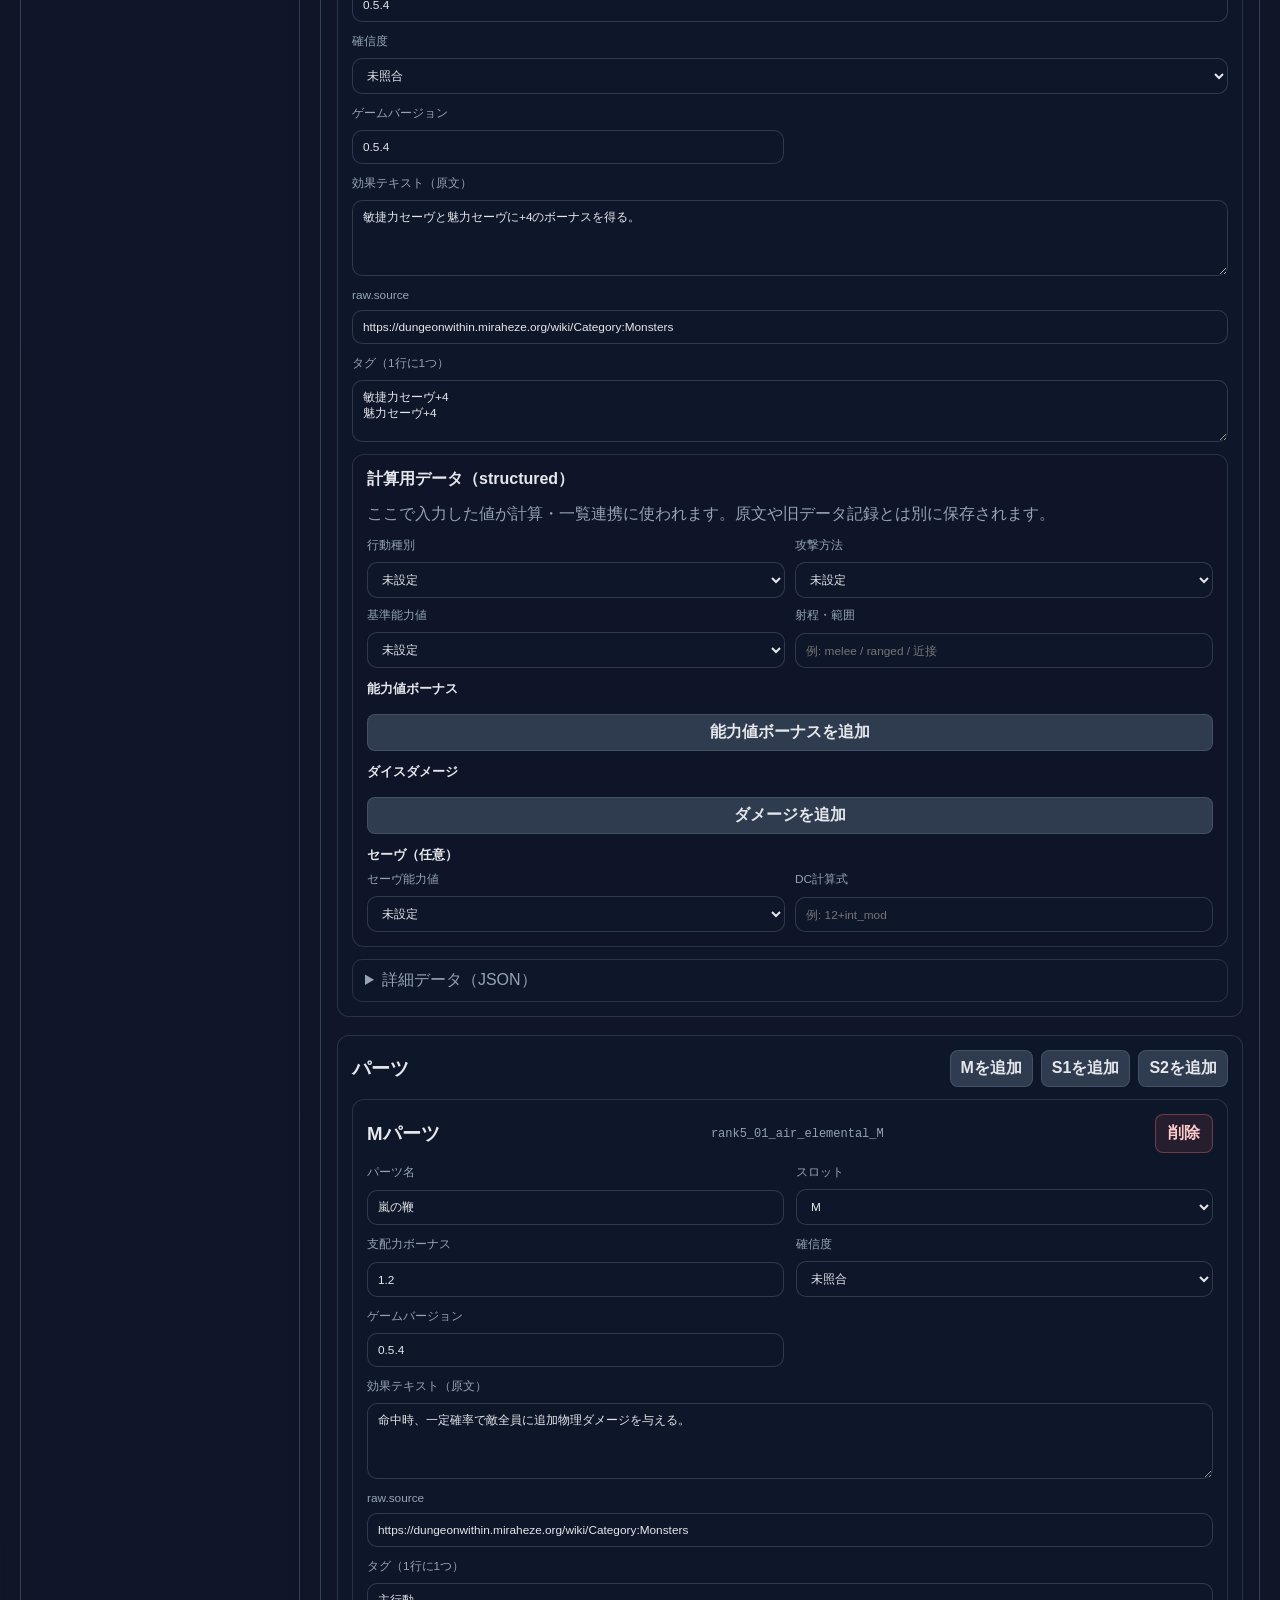
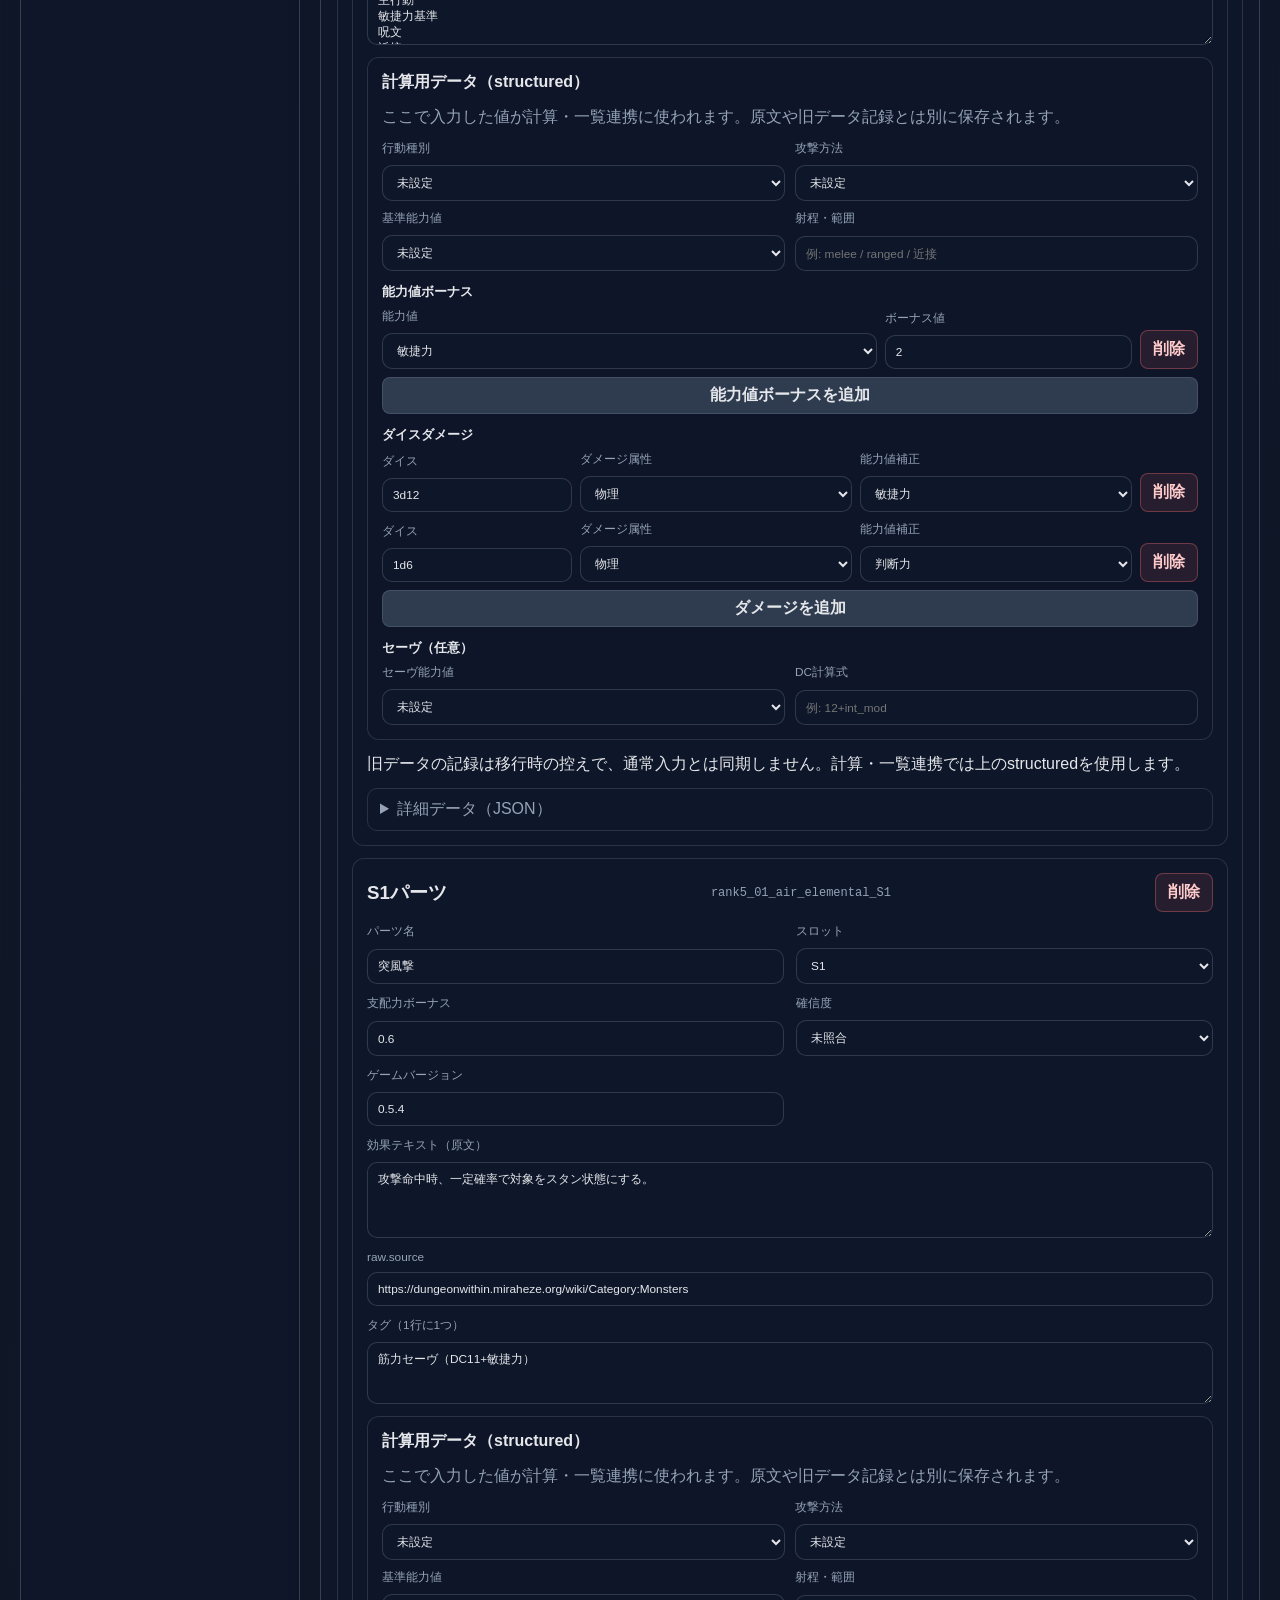
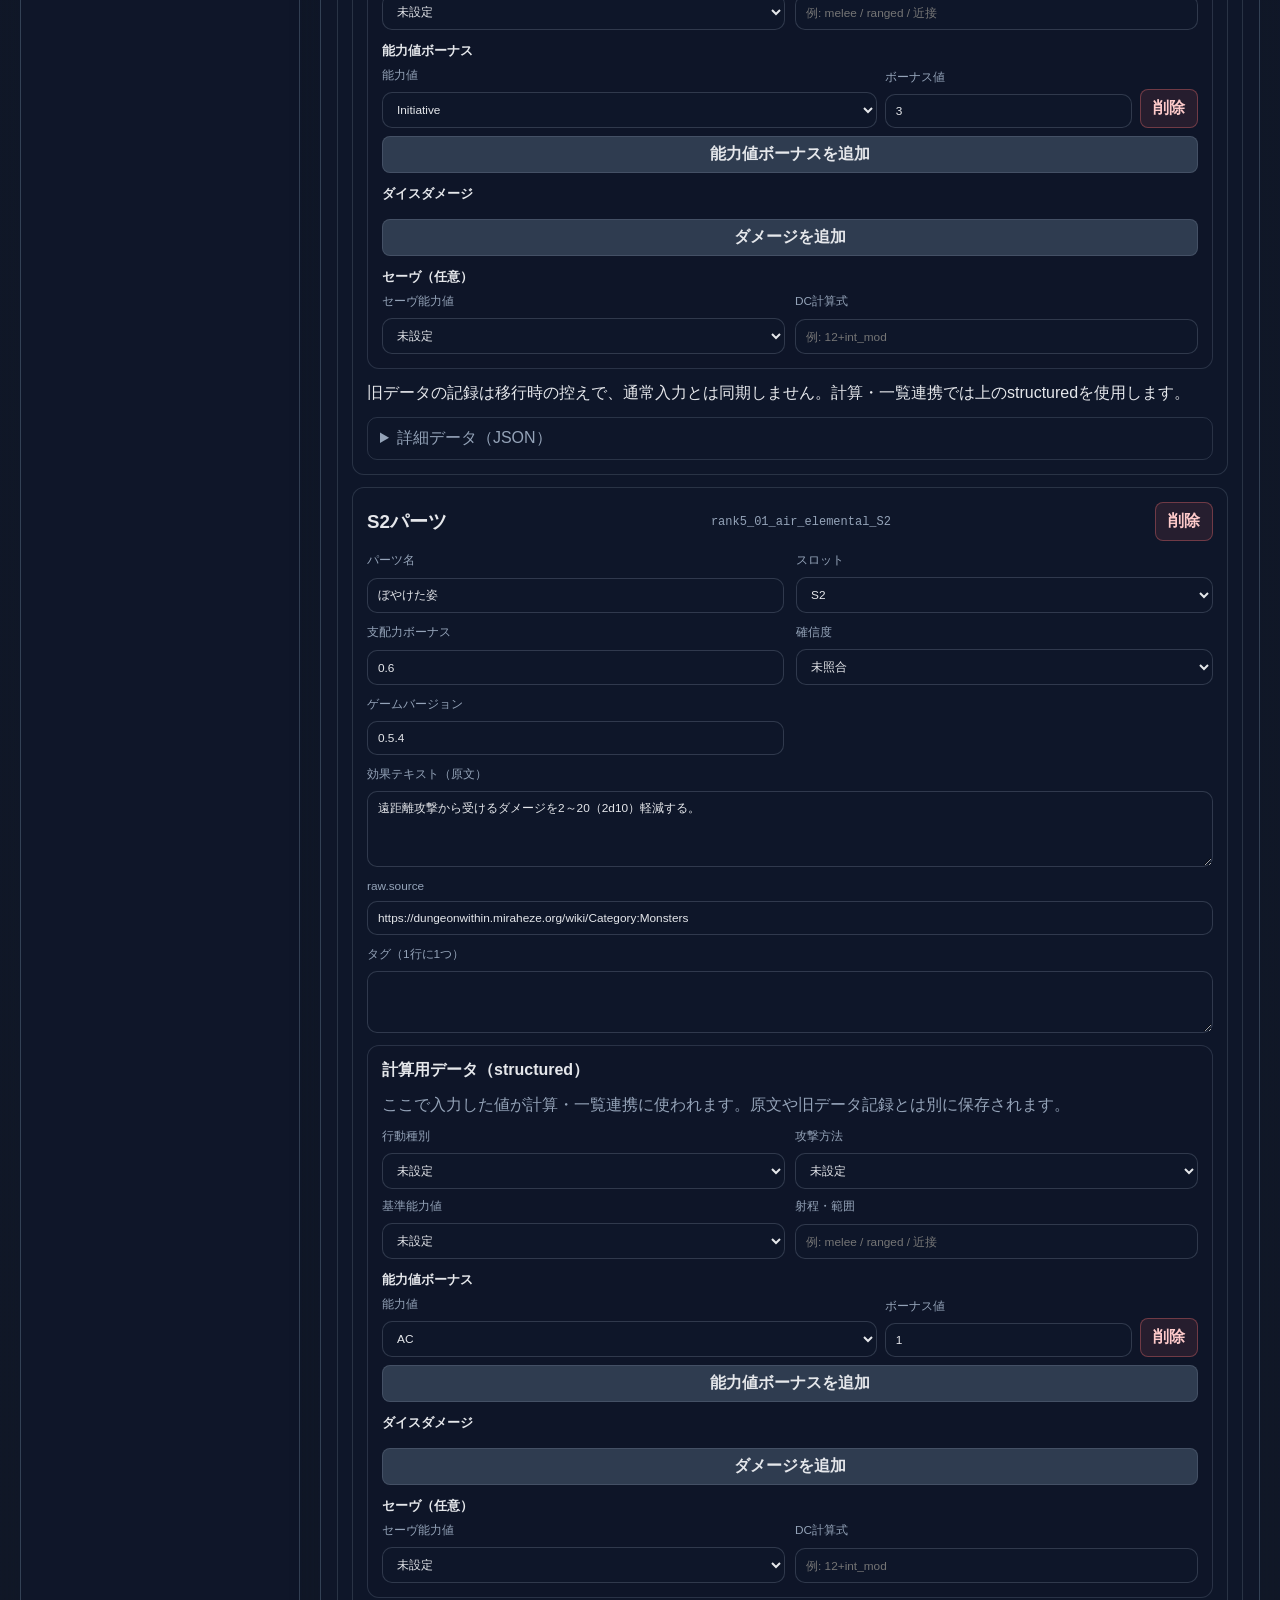
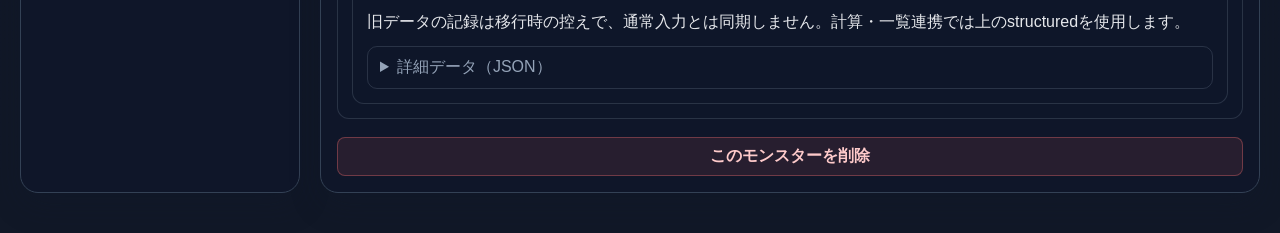
==== commit dd17c78e: "feat:v0.3 データ構造の改修を実施。" ====
--- a/monster-editor.html
+++ b/monster-editor.html
@@ -3,137 +3,71 @@
   <head>
     <meta charset="UTF-8" />
     <meta name="viewport" content="width=device-width, initial-scale=1.0" />
-    <title>モンスター編集</title>
+    <title>新スキーマ モンスターデータ編集</title>
     <link rel="stylesheet" href="styles.css" />
   </head>
   <body>
     <div class="page-shell editor-page-shell">
       <header class="topbar">
         <div>
-          <p class="eyebrow">Monster Builder</p>
-          <h1>モンスター情報編集</h1>
+          <p class="eyebrow">Monster Builder · Schema v1.0</p>
+          <h1>モンスターデータ編集</h1>
+          <p class="app-version" data-app-version></p>
+          <p id="data-transfer-status" class="data-transfer-status" role="status" aria-live="polite"></p>
         </div>
         <div class="topbar-actions">
-          <a href="index.html" class="ghost-btn editor-link">一覧に戻る</a>
+          <a href="index.html" class="ghost-btn editor-link">ビルダーへ戻る</a>
           <button id="export-monster-data" type="button" class="ghost-btn">エクスポート</button>
-          <button id="refresh-latest-monster-data" type="button" class="ghost-btn">最新データを反映</button>
           <button id="import-monster-data" type="button" class="ghost-btn">インポート</button>
-          <button id="save-monster-data" class="primary-btn">保存</button>
+          <button id="reset-monster-data" type="button" class="ghost-btn">初期データに戻す</button>
+          <button id="save-monster-data" type="button" class="primary-btn">保存</button>
           <input id="import-monster-file" type="file" accept=".json,application/json" hidden />
         </div>
       </header>
-      <p id="data-transfer-status" class="data-transfer-status" role="status" aria-live="polite"></p>
 
       <main class="editor-layout">
         <aside class="panel editor-sidebar">
           <div class="panel-header">
             <h2>モンスター一覧</h2>
-            <button id="add-monster-btn" class="ghost-btn small-btn">追加</button>
+            <button id="add-monster-btn" type="button" class="ghost-btn small-btn">追加</button>
           </div>
           <div id="monster-list" class="monster-list"></div>
         </aside>
 
         <section class="panel editor-main">
           <div id="editor-empty" class="empty-team hidden">モンスターを選んで編集してください。</div>
-          <form id="monster-editor-form" class="editor-form hidden">
-            <div class="editor-form-grid">
-              <label>
-                <span>モンスター名</span>
-                <input id="monster-name" type="text" />
-              </label>
-              <label>
-                <span>種族</span>
-                <input id="monster-race" type="text" />
-              </label>
-              <label>
-                <span>等級</span>
-                <input id="monster-rank" type="number" min="1" />
-              </label>
-              <label>
-                <span>支配力</span>
-                <input id="monster-control-cost" type="number" min="0" />
-              </label>
-            </div>
-
-            <div class="editor-section">
-              <h3>ステータス</h3>
-              <div class="editor-form-grid six-col">
-                <label><span>HP</span><input id="status-hp" type="number" /></label>
-                <label><span>AC</span><input id="status-ac" type="number" /></label>
-                <label><span>Initiative</span><input id="status-initiative" type="number" /></label>
-                <label><span>筋力</span><input id="status-strength" type="number" /></label>
-                <label><span>敏捷力</span><input id="status-dexterity" type="number" /></label>
-                <label><span>耐久力</span><input id="status-constitution" type="number" /></label>
-                <label><span>知力</span><input id="status-intelligence" type="number" /></label>
-                <label><span>判断力</span><input id="status-wisdom" type="number" /></label>
-                <label><span>魅力</span><input id="status-charisma" type="number" /></label>
-              </div>
-            </div>
-
-            <div class="editor-section">
-              <h3>基本攻撃</h3>
-              <div class="editor-form-grid">
-                <label><span>名前</span><input id="attack-name" type="text" /></label>
-                <label><span>ダメージ</span><input id="attack-damage" type="text" /></label>
-                <label><span>属性</span><input id="attack-damage-type" type="text" /></label>
-                <label><span>補正</span><input id="attack-bonus" type="text" /></label>
-              </div>
-              <label>
-                <span>説明</span>
-                <textarea id="attack-description" rows="3"></textarea>
-              </label>
-              <label>
-                <span>タグ（改行区切り）</span>
-                <textarea id="attack-tags" rows="3"></textarea>
-              </label>
-            </div>
-
-            <div class="editor-section">
-              <h3>固有特性</h3>
-              <div class="editor-form-grid">
-                <label class="full-width"><span>名前</span><input id="trait-name" type="text" /></label>
-              </div>
-              <label>
-                <span>説明</span>
-                <textarea id="trait-description" rows="4"></textarea>
-              </label>
-              <label>
-                <span>効果（改行区切り）</span>
-                <textarea id="trait-effects" rows="4"></textarea>
-              </label>
-              <label>
-                <span>ボーナス（改行区切り）</span>
-                <textarea id="trait-bonuses" rows="3"></textarea>
-              </label>
-              <label>
-                <span>タグ（改行区切り）</span>
-                <textarea id="trait-tags" rows="3"></textarea>
-              </label>
-            </div>
-
-            <div class="editor-section">
-              <h3>パーツ</h3>
-              <div class="parts-editor-grid">
-                <div class="part-block">
-                  <h4>M枠</h4>
-                  <div id="main-parts-editor"></div>
-                </div>
-                <div class="part-block">
-                  <h4>S枠</h4>
-                  <div id="sub-parts-editor"></div>
-                </div>
-              </div>
-            </div>
-          </form>
+          <form id="monster-schema-form" class="editor-form hidden" onsubmit="return false;"></form>
         </section>
       </main>
     </div>
 
-    <script src="rank5-data.js"></script>
-    <script src="rank6-data.js"></script>
-    <script src="rank7-data.js"></script>
-    <script src="rank8-data.js"></script>
-    <script src="rank9-data.js"></script>
-    <script src="editor.js"></script>
+    <dialog id="new-monster-dialog" class="schema-new-monster-dialog">
+      <form id="new-monster-form">
+        <h2>新規モンスター</h2>
+        <p>英語名からIDを自動生成します。</p>
+        <label class="schema-field">
+          <span>英語名（必須）</span>
+          <input id="new-monster-english-name" type="text" required autocomplete="off" />
+        </label>
+        <div class="schema-dialog-actions">
+          <button id="cancel-new-monster" type="button" class="ghost-btn">キャンセル</button>
+          <button type="submit" class="primary-btn">追加</button>
+        </div>
+      </form>
+    </dialog>
+
+    <script src="app-version.js"></script>
+    <script src="schema-data.js"></script>
+    <script type="module">
+      try {
+        await window.MonsterSchema.initialize();
+        await import('./schema-editor.js');
+      } catch (error) {
+        console.error('Failed to initialize the schema editor.', error);
+        const status = document.getElementById('data-transfer-status');
+        status.textContent = `モンスターデータを読み込めませんでした：${error.message}`;
+        status.classList.add('error');
+      }
+    </script>
   </body>
 </html>
--- a/styles.css
+++ b/styles.css
@@ -59,6 +59,18 @@
   margin: 0;
 }
 
+.app-version {
+  display: inline-flex;
+  margin-top: 8px;
+  padding: 3px 8px;
+  border: 1px solid rgba(124, 147, 255, 0.35);
+  border-radius: 999px;
+  background: rgba(124, 147, 255, 0.12);
+  color: #dfe8ff;
+  font-size: 0.72rem;
+  letter-spacing: 0.04em;
+}
+
 h1 {
   font-size: clamp(1.8rem, 2vw, 2.5rem);
 }
@@ -965,6 +977,24 @@
   margin-right: 2px;
 }
 
+.part-rank-filter {
+  display: inline-flex;
+  align-items: center;
+  gap: 8px;
+  margin: 0 0 14px;
+  color: var(--muted);
+  font-size: 0.8rem;
+}
+
+.part-rank-filter select {
+  min-width: 120px;
+  border: 1px solid rgba(148, 163, 184, 0.28);
+  border-radius: 8px;
+  padding: 7px 10px;
+  background: rgba(51, 65, 85, 0.65);
+  color: var(--text);
+}
+
 .part-sort-button,
 .part-sort-reset {
   border: 1px solid rgba(148, 163, 184, 0.28);
@@ -1198,6 +1228,206 @@
   font-weight: 700;
 }
 
+.schema-field {
+  display: grid;
+  gap: 8px;
+  color: var(--muted);
+  font-size: 0.74rem;
+}
+
+.schema-field input,
+.schema-field textarea,
+.schema-field select {
+  width: 100%;
+  background: rgba(15, 23, 42, 0.9);
+  border: 1px solid rgba(148, 163, 184, 0.25);
+  border-radius: 10px;
+  color: var(--text);
+  padding: 9px 10px;
+  font: inherit;
+  resize: vertical;
+}
+
+.schema-field input[readonly] {
+  opacity: 0.7;
+}
+
+.schema-vocabulary-row {
+  display: flex;
+  align-items: stretch;
+  gap: 8px;
+}
+
+.schema-vocabulary-row select,
+.schema-vocabulary-row input {
+  min-width: 0;
+  flex: 1;
+}
+
+.schema-vocabulary-custom {
+  margin-top: 2px;
+}
+
+.schema-vocabulary-values {
+  display: flex;
+  flex-wrap: wrap;
+  gap: 6px;
+}
+
+.schema-vocabulary-chip {
+  display: inline-flex;
+  align-items: center;
+  gap: 6px;
+  padding: 4px 8px;
+  border: 1px solid rgba(148, 163, 184, 0.25);
+  border-radius: 999px;
+  color: var(--text);
+  background: rgba(148, 163, 184, 0.08);
+}
+
+.schema-vocabulary-chip button {
+  padding: 0;
+  border: 0;
+  color: var(--muted);
+  background: transparent;
+  font: inherit;
+  cursor: pointer;
+}
+
+.schema-stat-grid {
+  width: 100%;
+}
+
+.schema-ability-fields {
+  display: grid;
+  grid-template-columns: repeat(2, minmax(0, 1fr));
+  gap: 12px;
+  grid-column: 1 / -1;
+}
+
+.schema-ability-fields > .full-width {
+  grid-column: 1 / -1;
+}
+
+.schema-structured-editor {
+  display: grid;
+  gap: 12px;
+  grid-column: 1 / -1;
+  padding: 14px;
+  border: 1px solid rgba(148, 163, 184, 0.2);
+  border-radius: 12px;
+  background: rgba(15, 23, 42, 0.42);
+}
+
+.schema-structured-editor h4,
+.schema-structured-list h5 {
+  margin: 0;
+  color: var(--text);
+}
+
+.schema-editor-help,
+.schema-legacy-note {
+  margin: 0;
+  line-height: 1.5;
+}
+
+.schema-structured-grid,
+.schema-structured-rows {
+  display: grid;
+  gap: 10px;
+}
+
+.schema-structured-grid {
+  grid-template-columns: repeat(2, minmax(0, 1fr));
+}
+
+.schema-structured-list {
+  display: grid;
+  gap: 8px;
+}
+
+.schema-structured-row {
+  display: grid;
+  grid-template-columns: minmax(0, 1fr) minmax(100px, 0.5fr) auto;
+  align-items: end;
+  gap: 8px;
+}
+
+.schema-damage-row {
+  display: grid;
+  grid-template-columns: minmax(90px, 0.7fr) repeat(2, minmax(0, 1fr)) auto;
+  align-items: end;
+  gap: 8px;
+}
+
+.schema-advanced-details {
+  grid-column: 1 / -1;
+  padding: 10px 12px;
+  border: 1px solid rgba(148, 163, 184, 0.2);
+  border-radius: 10px;
+}
+
+.schema-advanced-details summary {
+  color: var(--muted);
+  cursor: pointer;
+}
+
+.schema-advanced-details[open] {
+  display: grid;
+  gap: 12px;
+}
+
+.schema-ability .schema-field:first-of-type {
+  grid-column: 1;
+}
+
+.schema-part {
+  grid-template-columns: repeat(2, minmax(0, 1fr));
+}
+
+.schema-part-heading,
+.schema-section-heading {
+  display: flex;
+  align-items: center;
+  justify-content: space-between;
+  flex-wrap: wrap;
+  gap: 10px;
+  grid-column: 1 / -1;
+}
+
+.schema-part-heading h3,
+.schema-section-heading h3 {
+  margin: 0;
+}
+
+.schema-record-id {
+  color: var(--muted);
+  font-family: ui-monospace, SFMono-Regular, Consolas, monospace;
+  font-size: 0.75rem;
+  overflow-wrap: anywhere;
+}
+
+.schema-add-actions {
+  display: flex;
+  flex-wrap: wrap;
+  gap: 8px;
+}
+
+.schema-json-input {
+  min-height: 140px;
+  font-family: ui-monospace, SFMono-Regular, Consolas, monospace !important;
+  font-size: 0.8rem !important;
+  tab-size: 2;
+}
+
+.schema-json-input.invalid {
+  border-color: #f87171;
+}
+
+.muted {
+  color: var(--muted);
+}
+
 @media (max-width: 1200px) {
   .layout {
     grid-template-columns: 1fr;
@@ -1216,8 +1446,19 @@
 
 @media (max-width: 640px) {
   .parts-editor-grid,
-  .part-fields-grid {
+  .part-fields-grid,
+  .schema-ability-fields,
+  .schema-structured-grid,
+  .schema-structured-row,
+  .schema-damage-row,
+  .schema-part {
     grid-template-columns: 1fr;
+  }
+
+  .schema-ability-fields > .full-width,
+  .schema-part-heading,
+  .schema-section-heading {
+    grid-column: 1;
   }
 
   .part-dynamic-row,
@@ -1230,3 +1471,32 @@
     grid-column: 1;
   }
 }
+
+.schema-new-monster-dialog {
+  width: min(440px, calc(100vw - 32px));
+  padding: 24px;
+  border: 1px solid rgba(148, 163, 184, 0.3);
+  border-radius: 14px;
+  background: var(--panel);
+  color: var(--text);
+}
+
+.schema-new-monster-dialog::backdrop {
+  background: rgba(2, 6, 23, 0.72);
+}
+
+.schema-new-monster-dialog h2 {
+  margin: 0 0 8px;
+}
+
+.schema-new-monster-dialog p {
+  margin: 0 0 18px;
+  color: var(--muted);
+}
+
+.schema-dialog-actions {
+  display: flex;
+  justify-content: flex-end;
+  gap: 8px;
+  margin-top: 18px;
+}
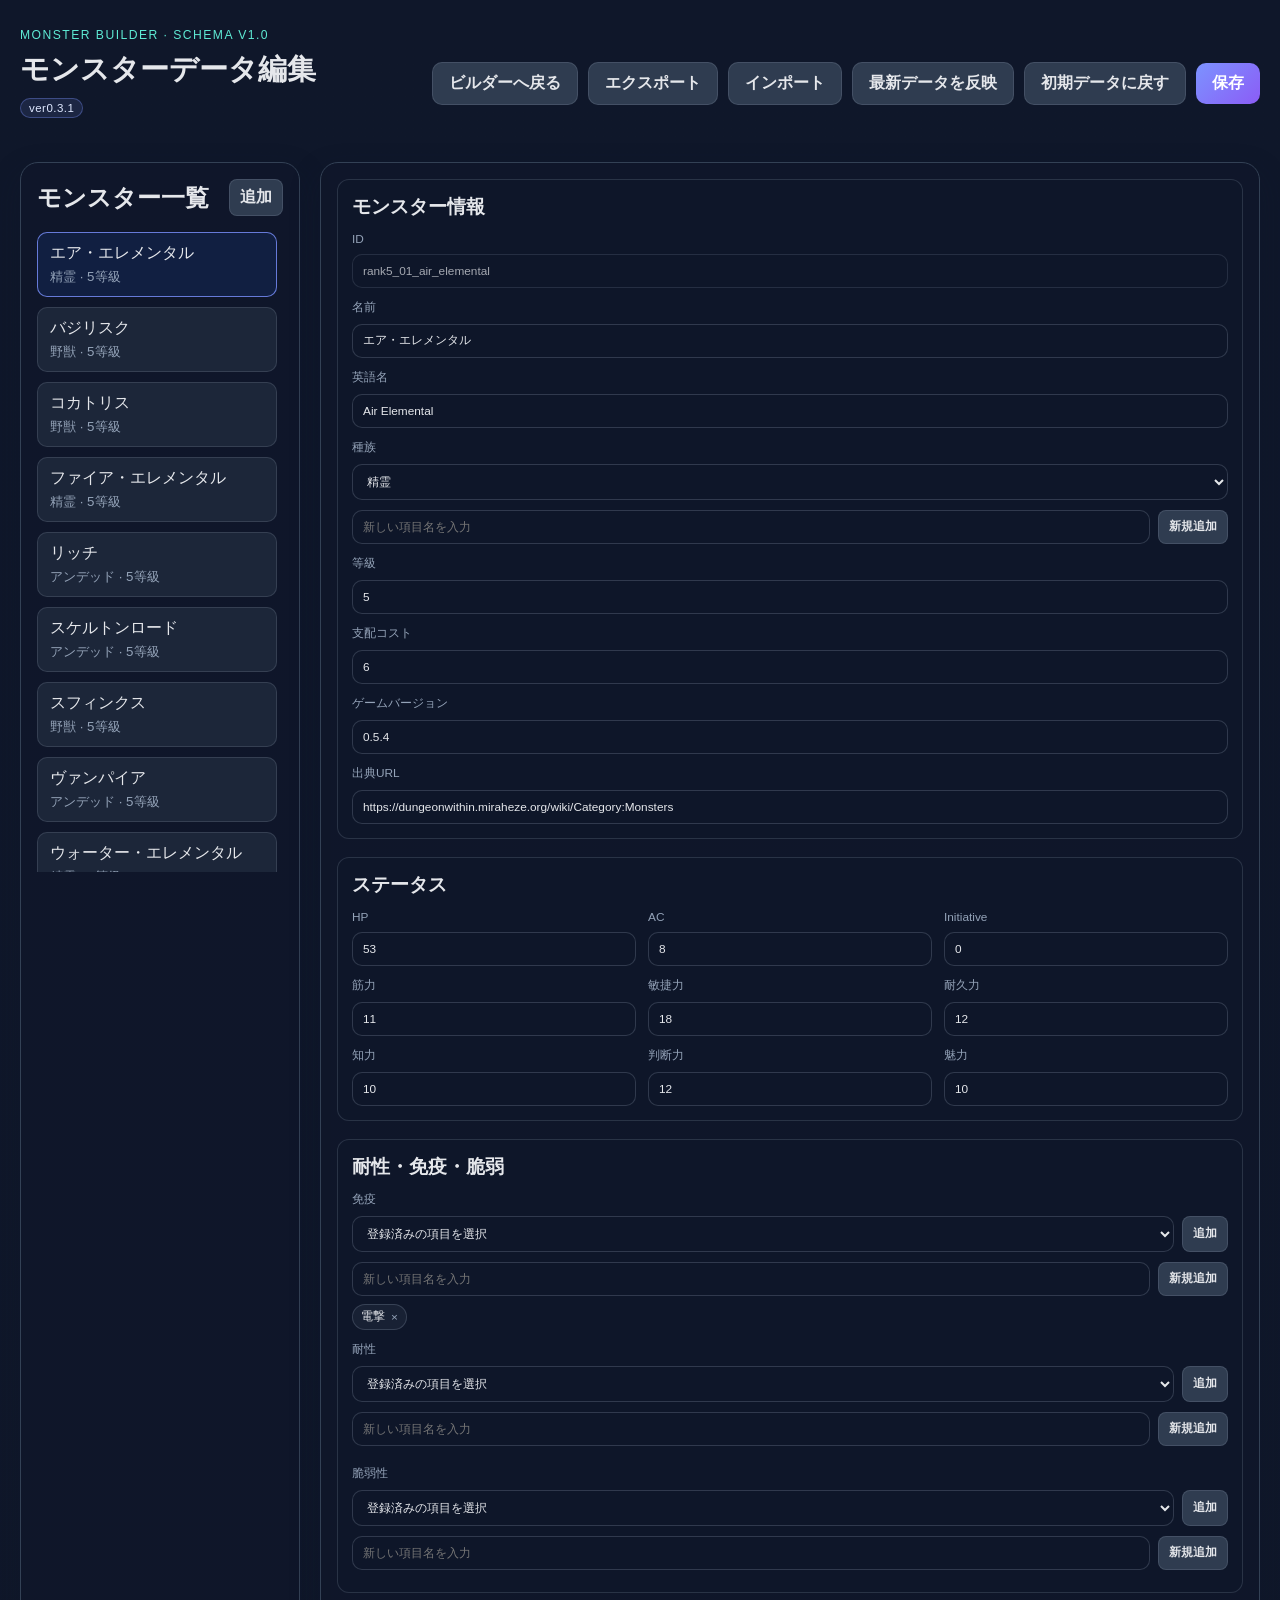
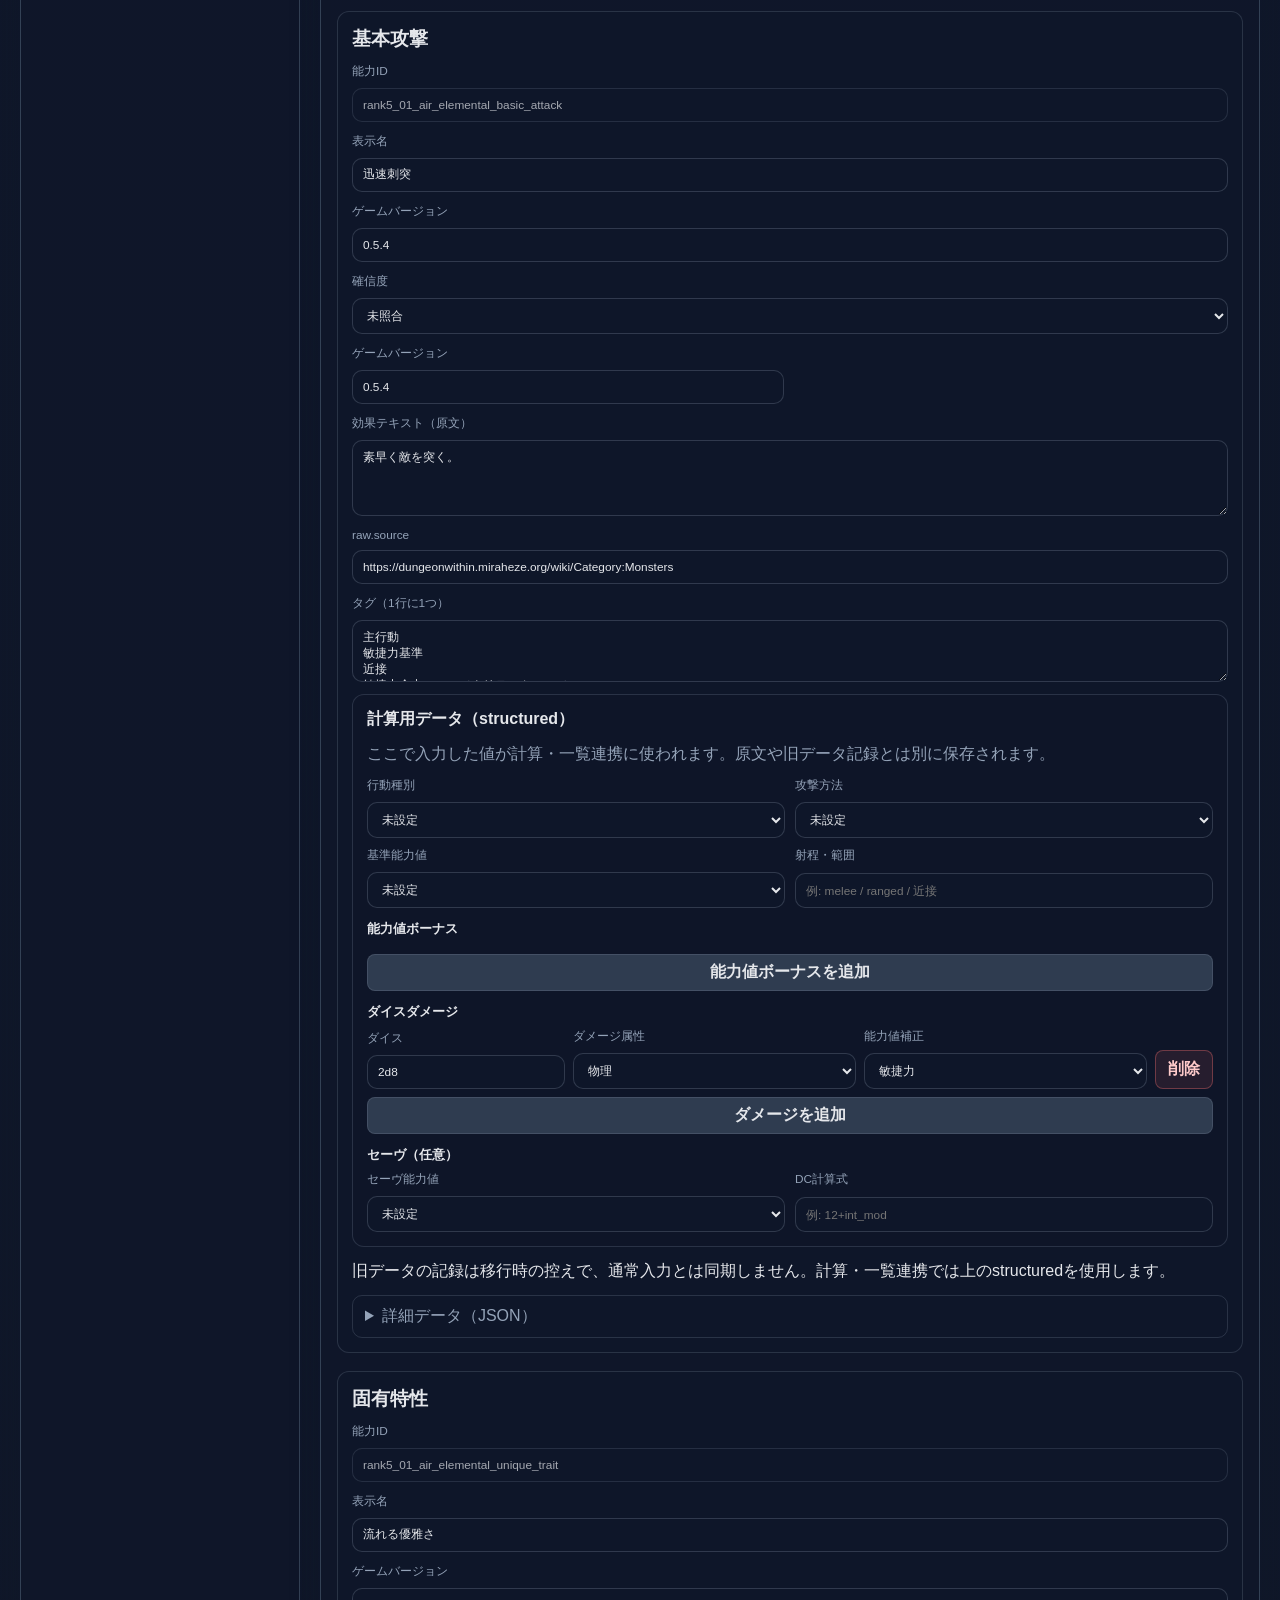
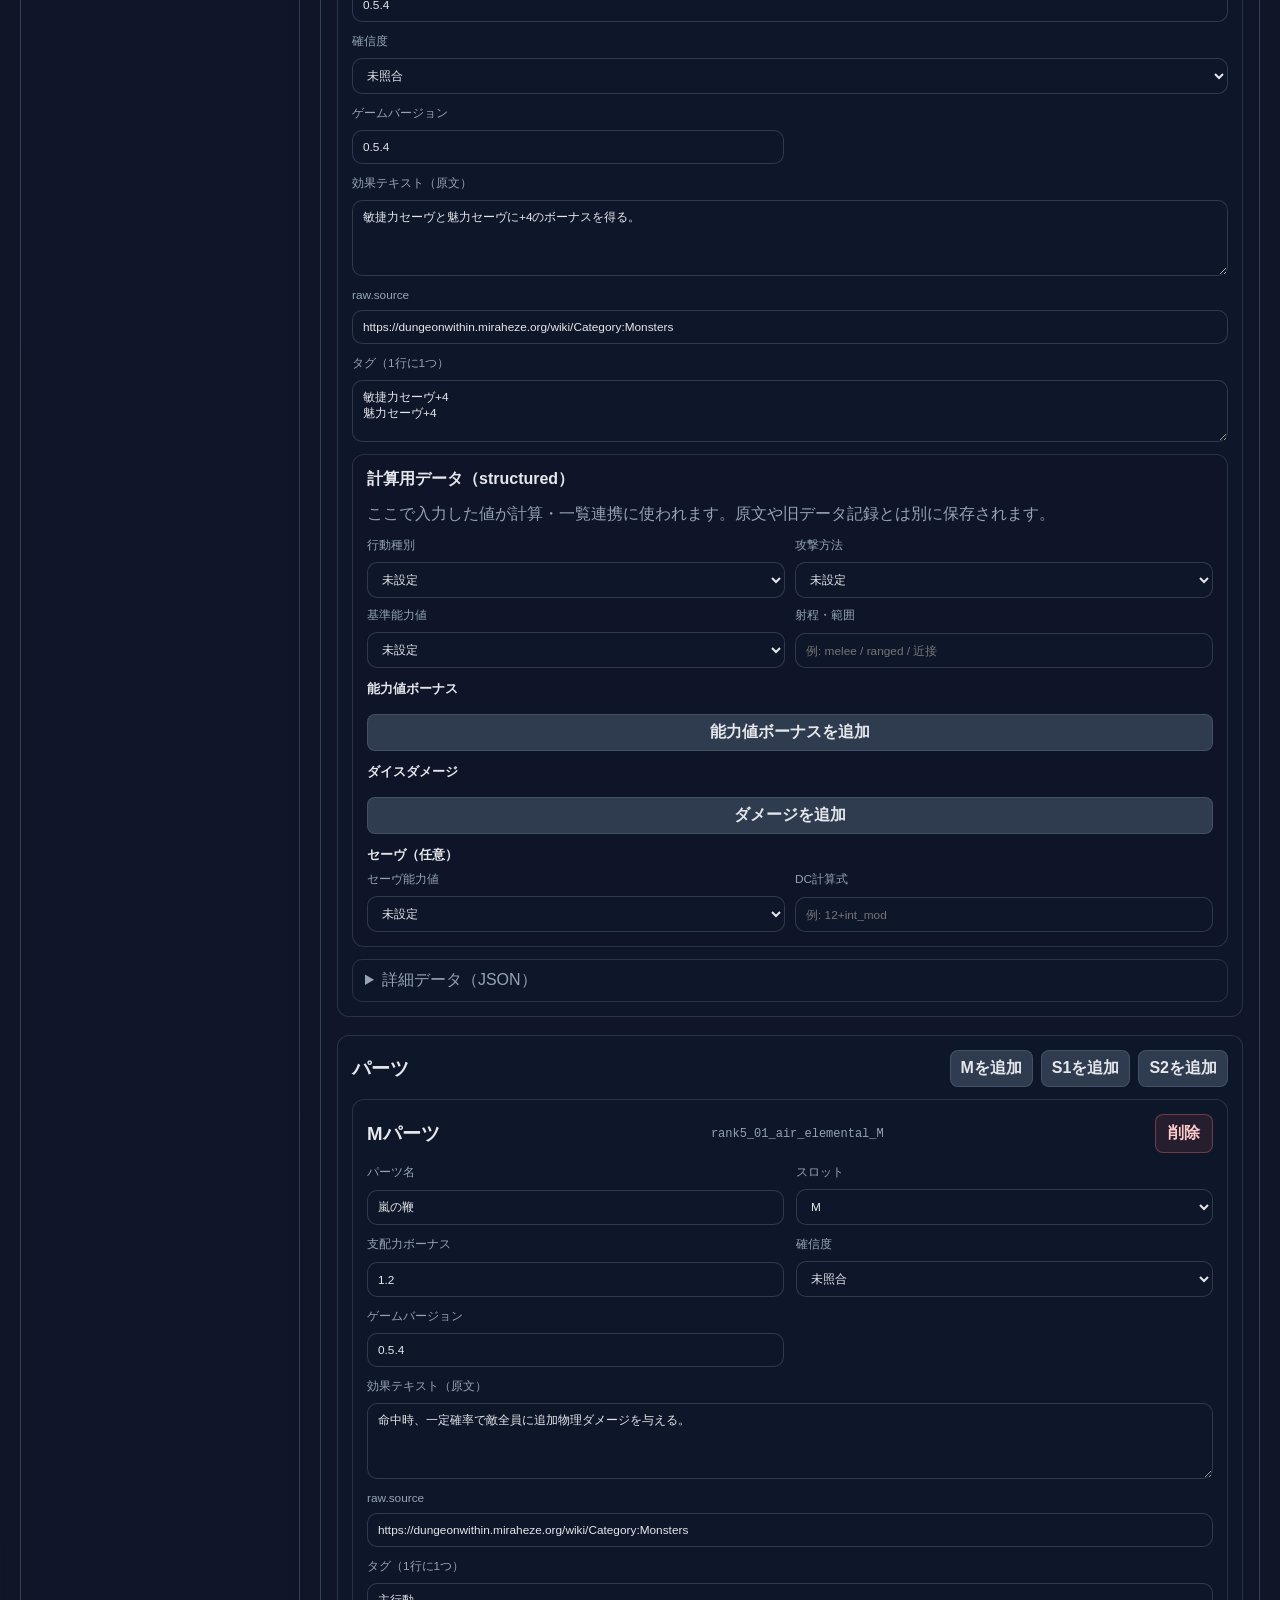
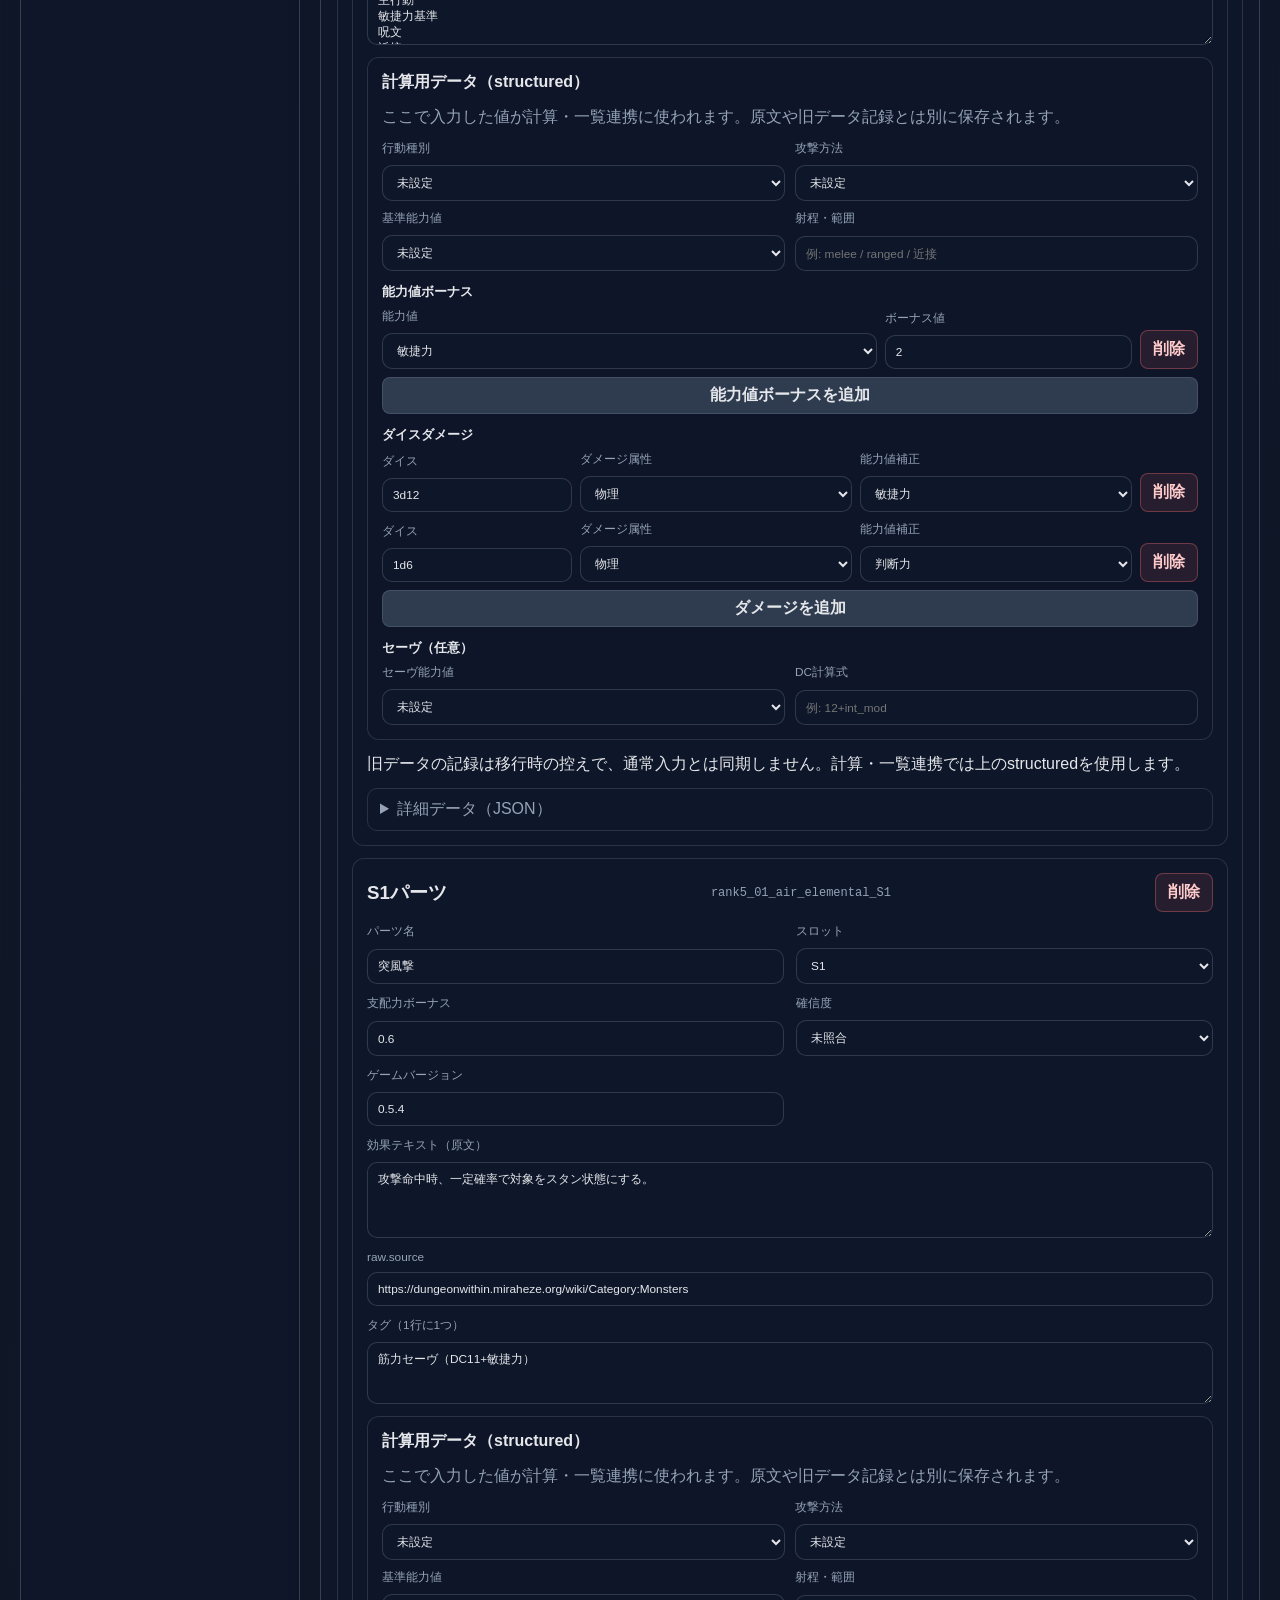
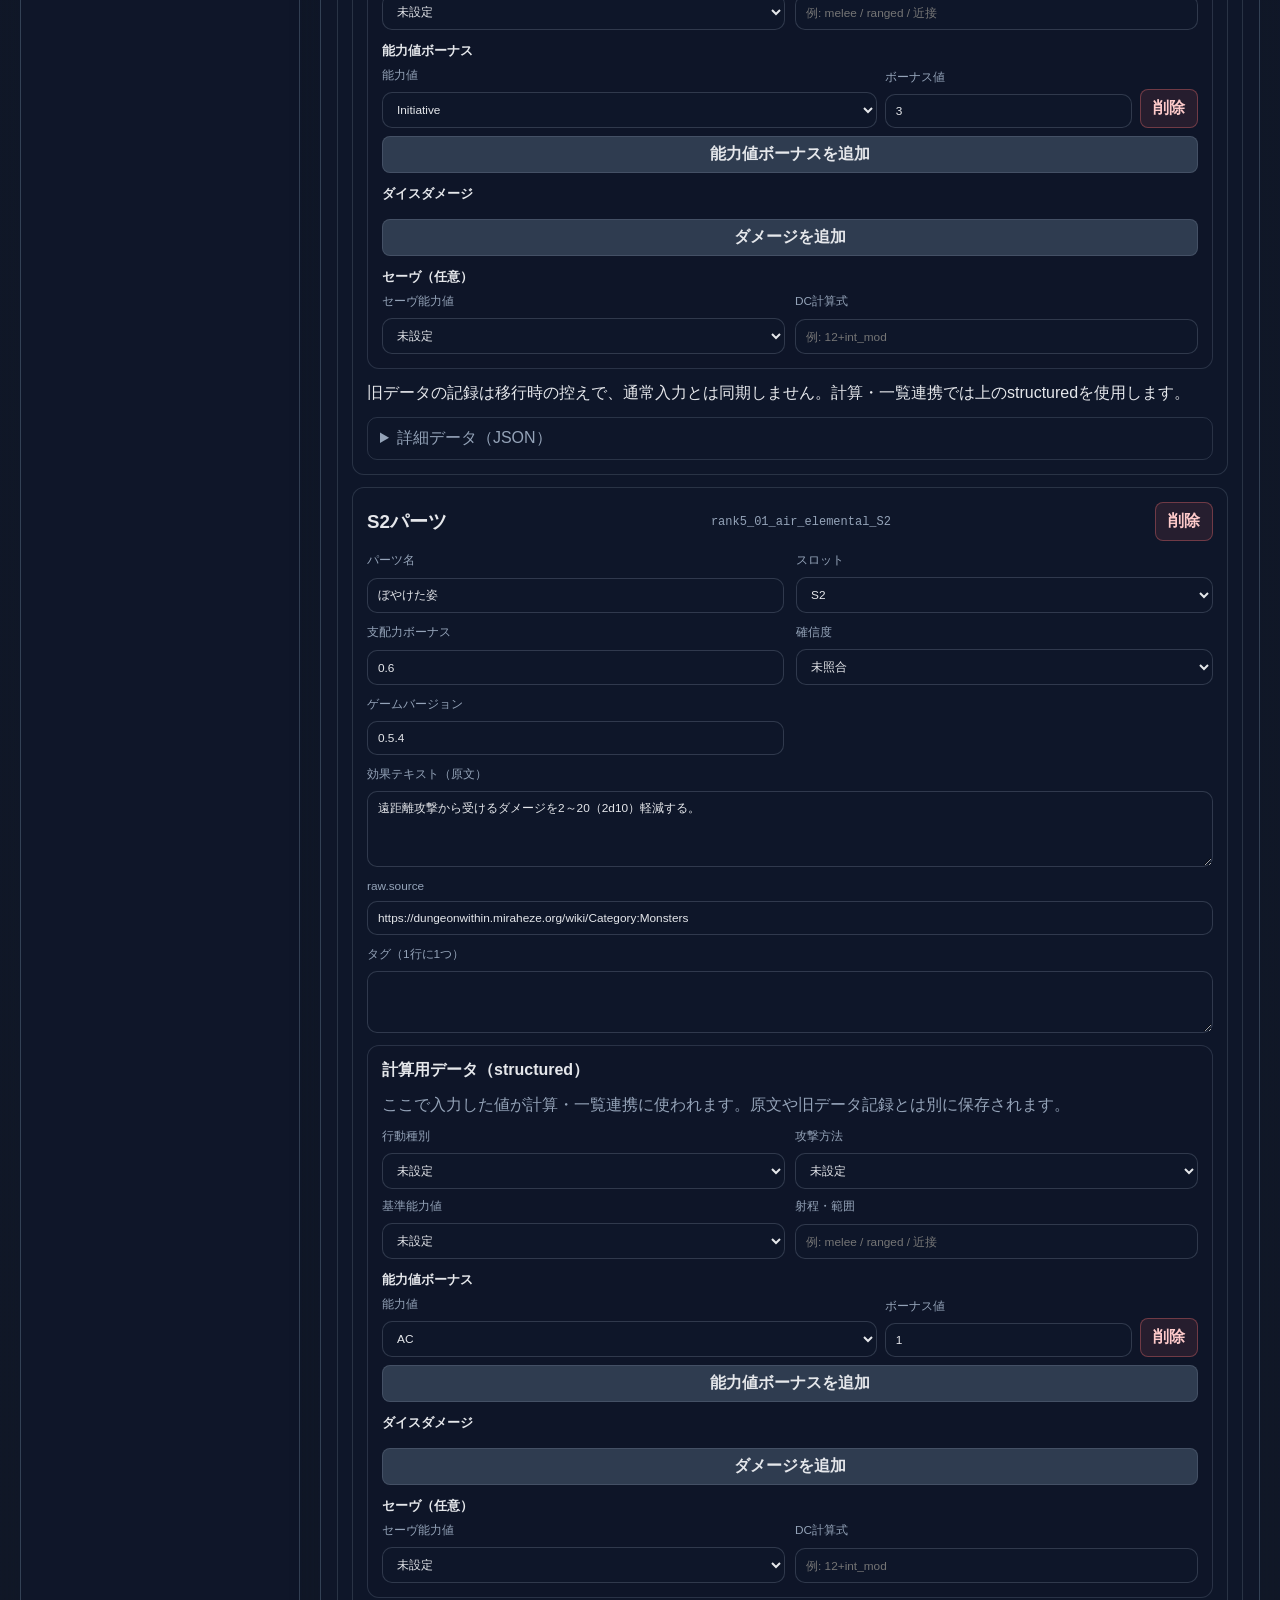
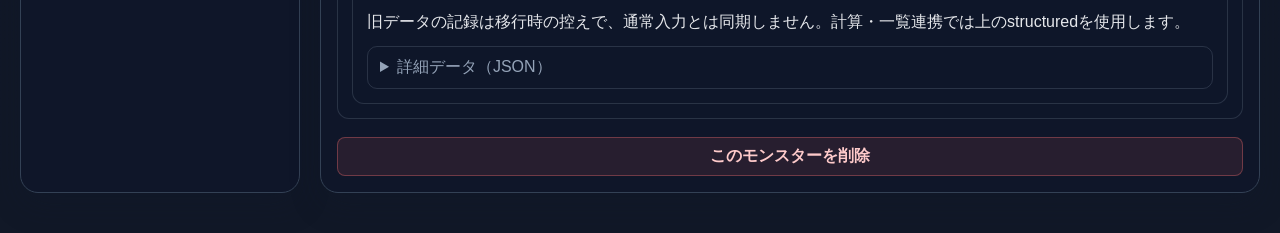
==== commit 5baa7ee7: "feat:v0.3.1 最新版反映機能を修正。" ====
--- a/monster-editor.html
+++ b/monster-editor.html
@@ -19,6 +19,7 @@
           <a href="index.html" class="ghost-btn editor-link">ビルダーへ戻る</a>
           <button id="export-monster-data" type="button" class="ghost-btn">エクスポート</button>
           <button id="import-monster-data" type="button" class="ghost-btn">インポート</button>
+          <button id="refresh-latest-monster-data" type="button" class="ghost-btn">最新データを反映</button>
           <button id="reset-monster-data" type="button" class="ghost-btn">初期データに戻す</button>
           <button id="save-monster-data" type="button" class="primary-btn">保存</button>
           <input id="import-monster-file" type="file" accept=".json,application/json" hidden />
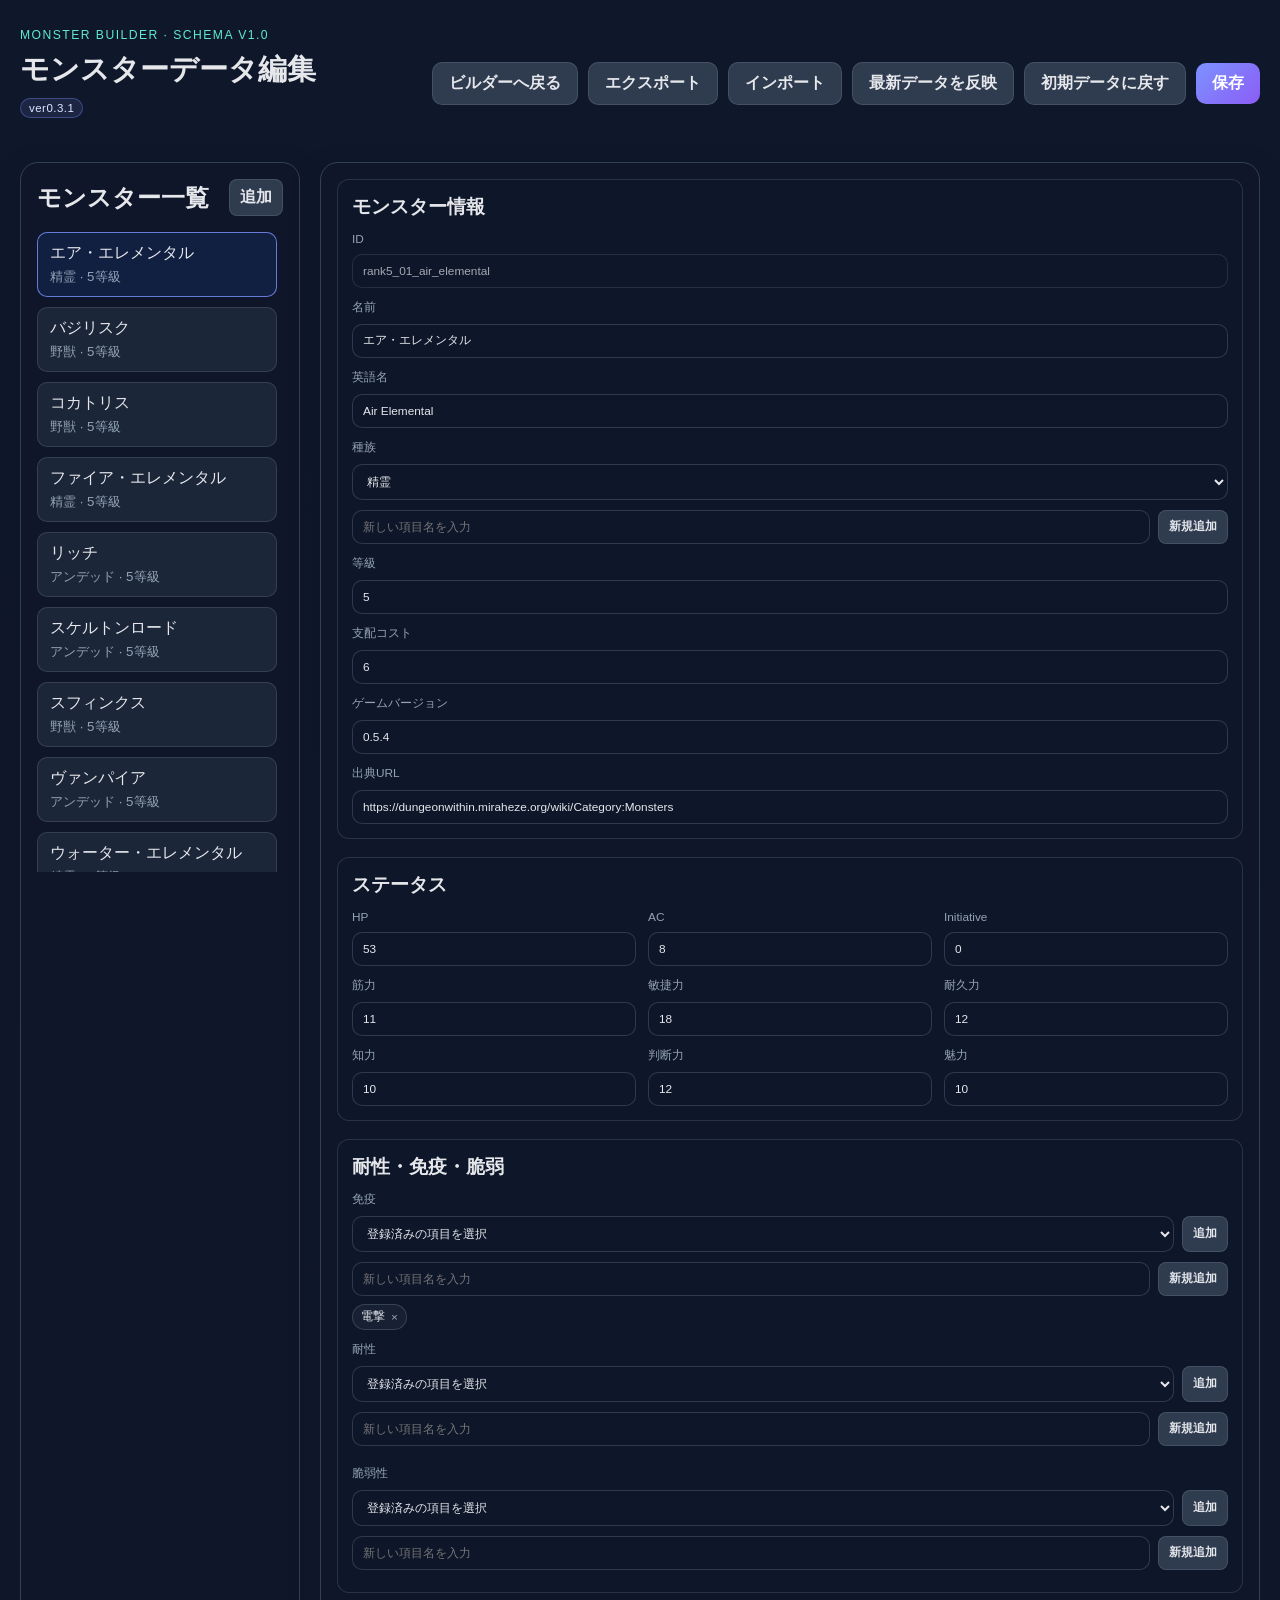
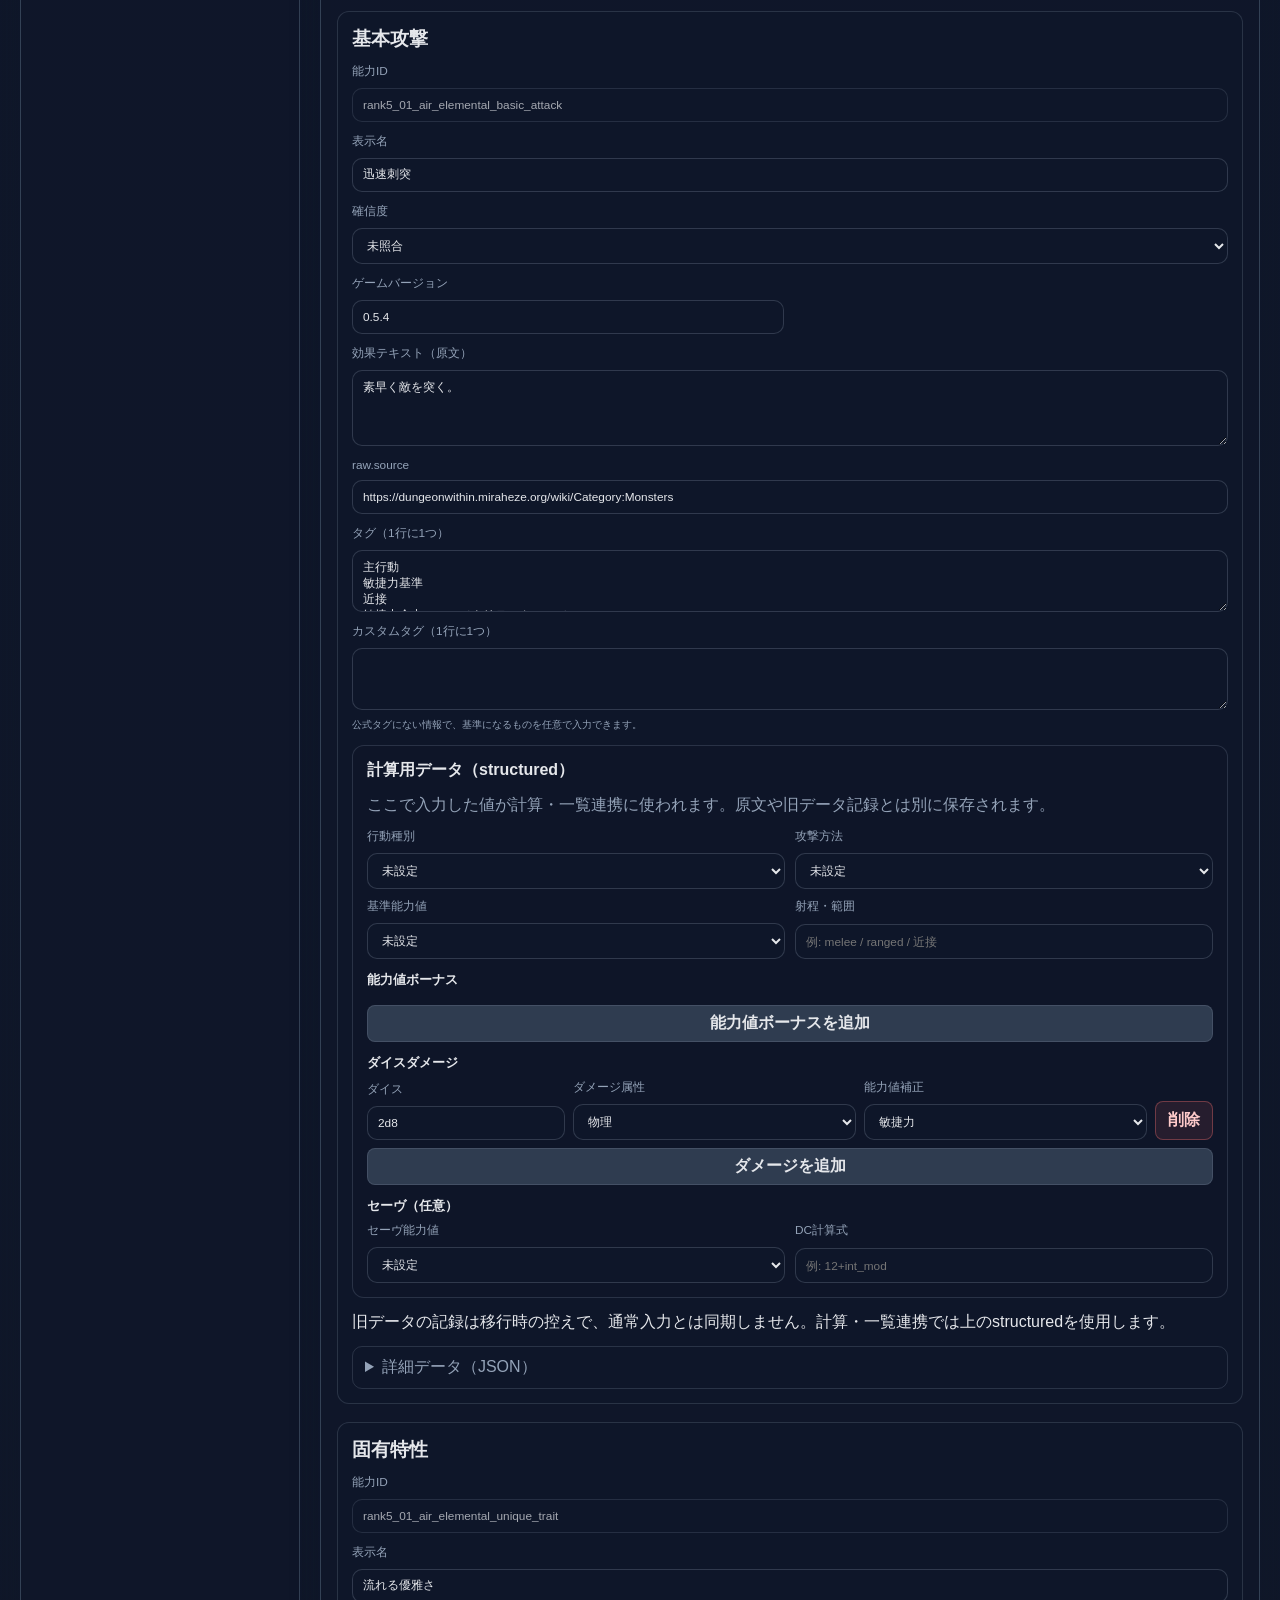
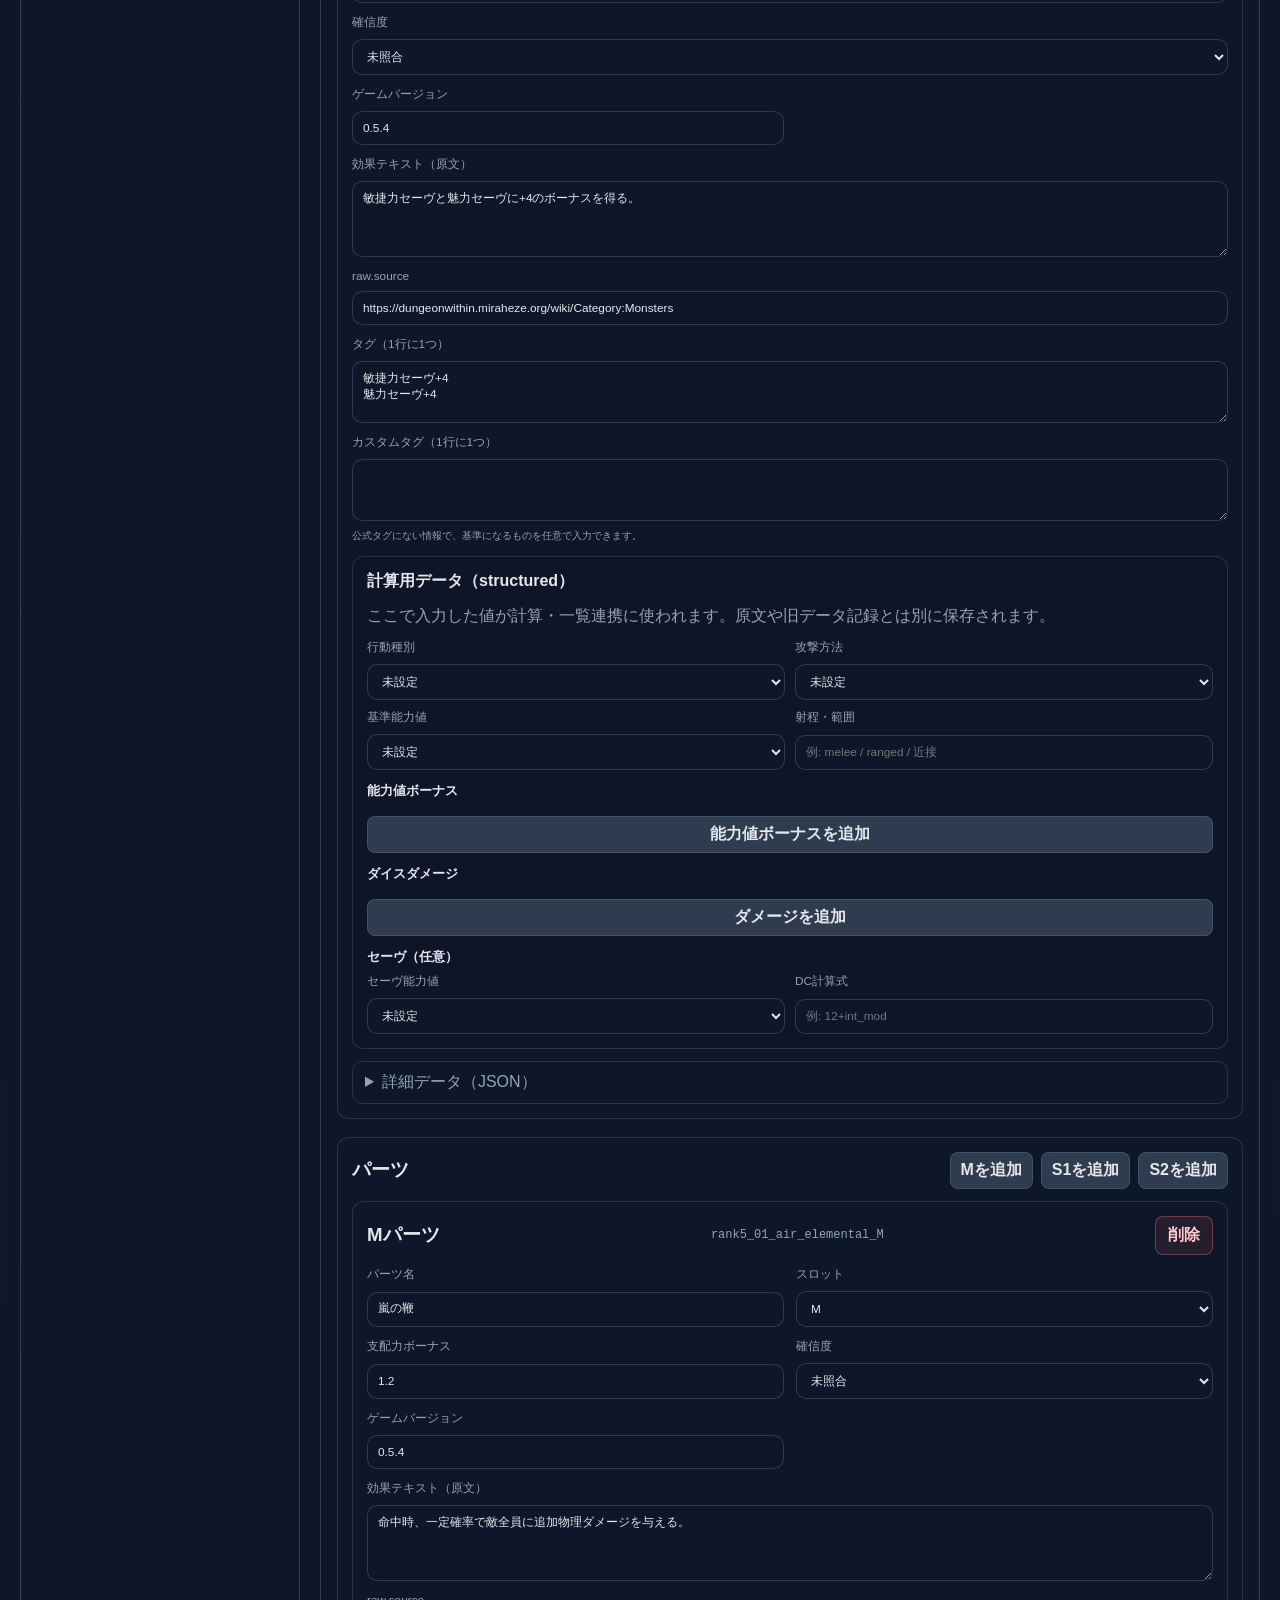
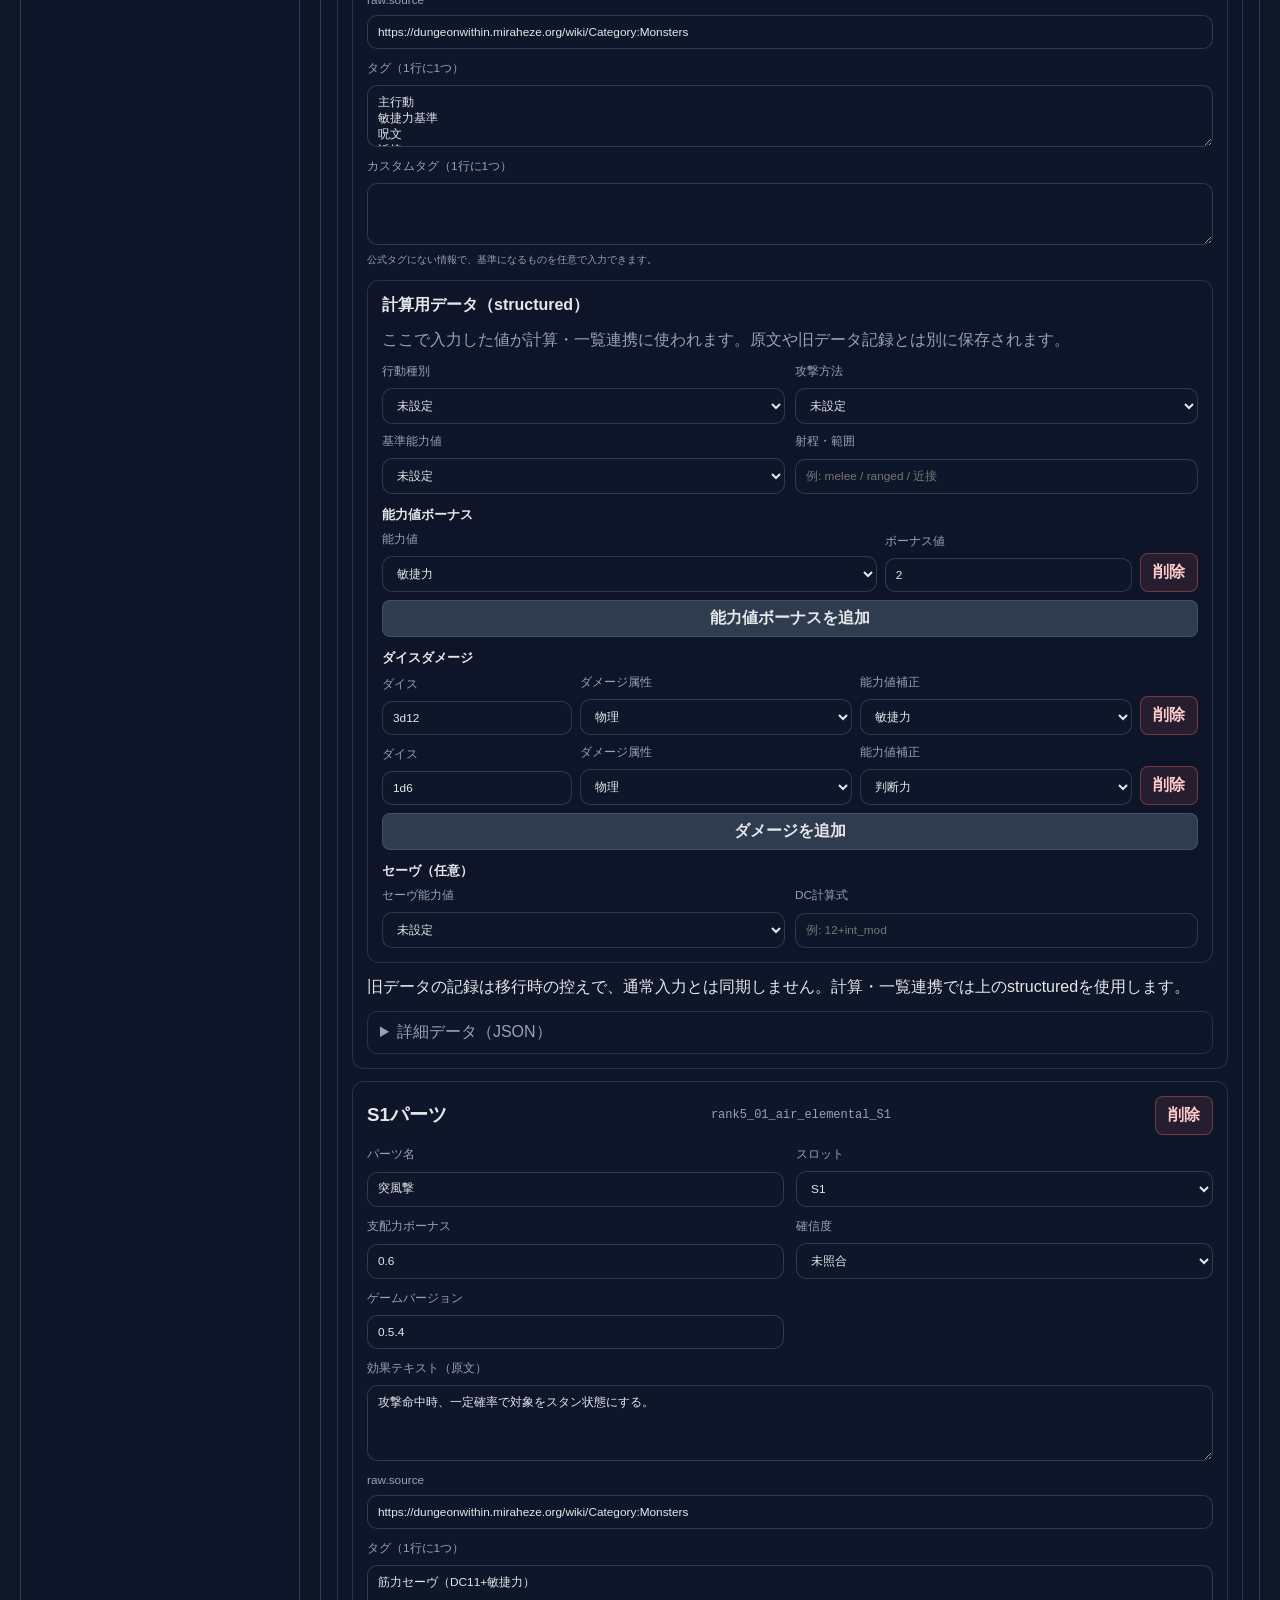
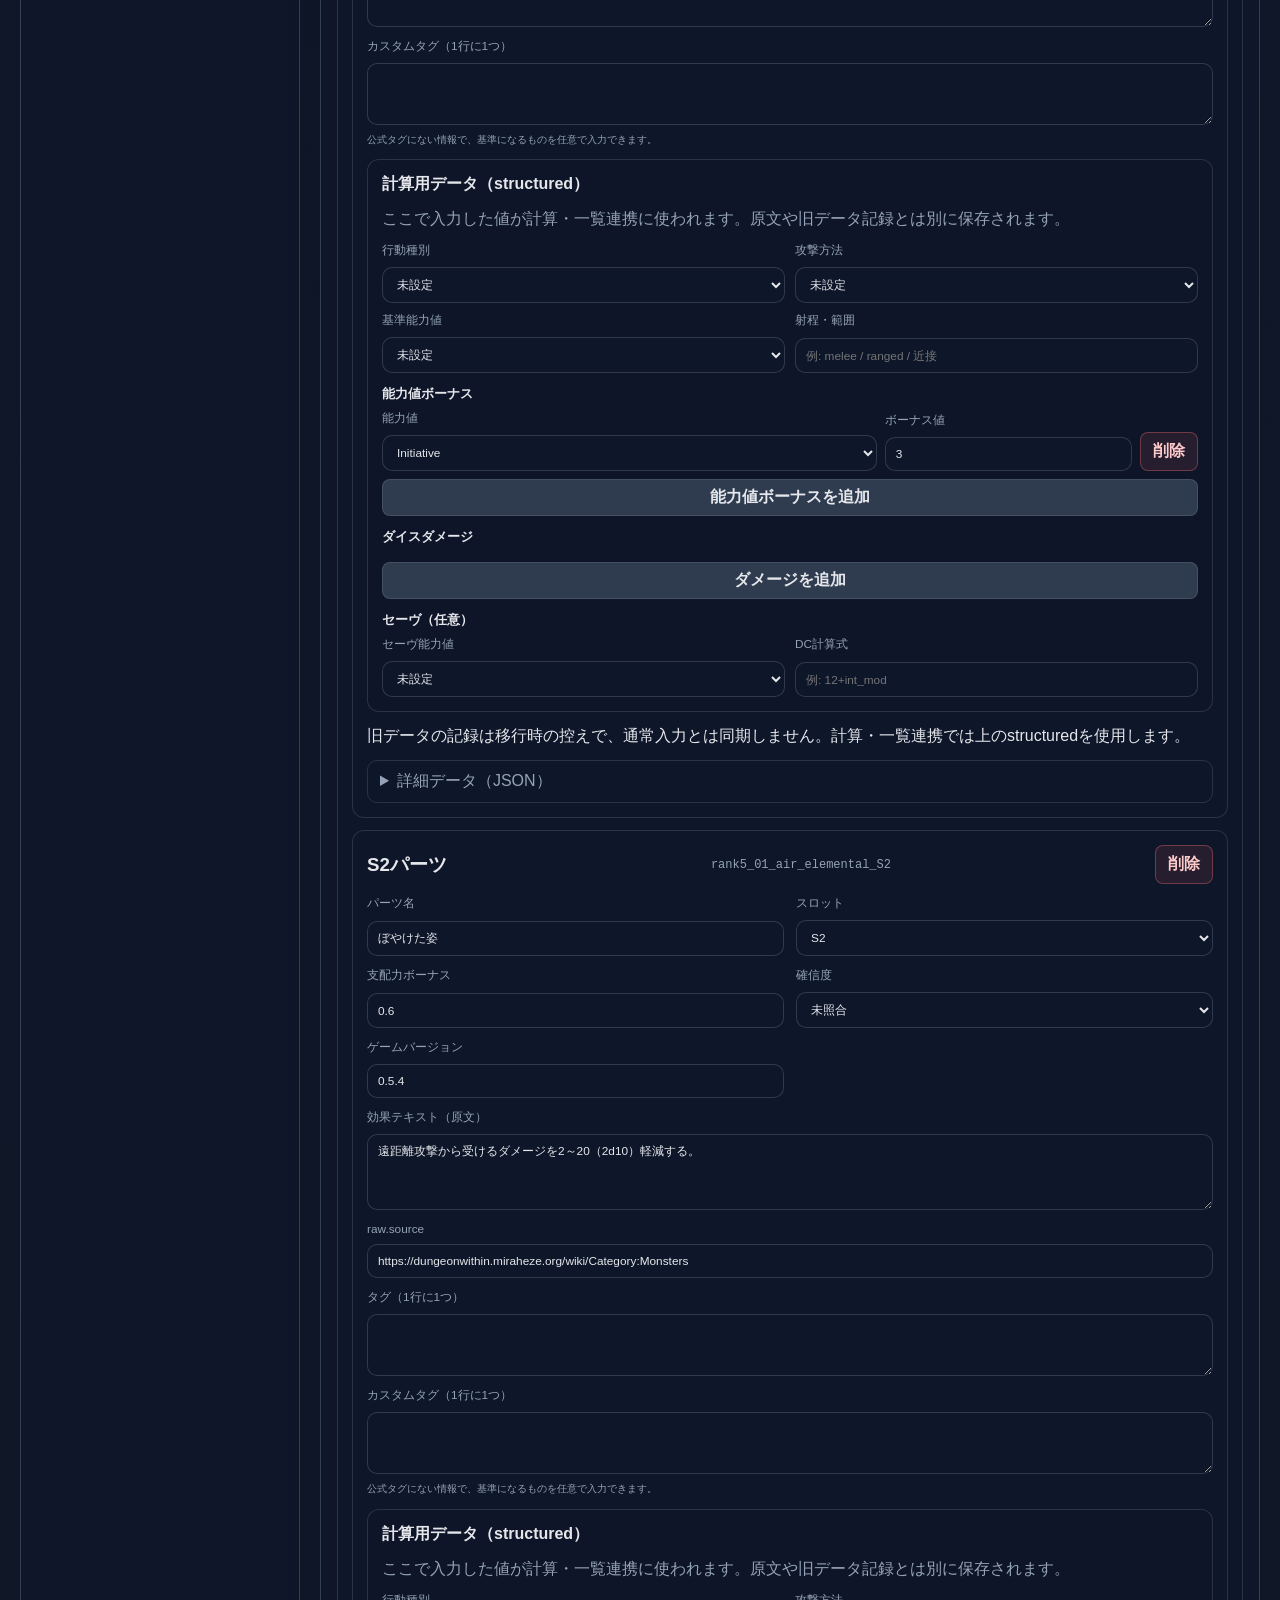
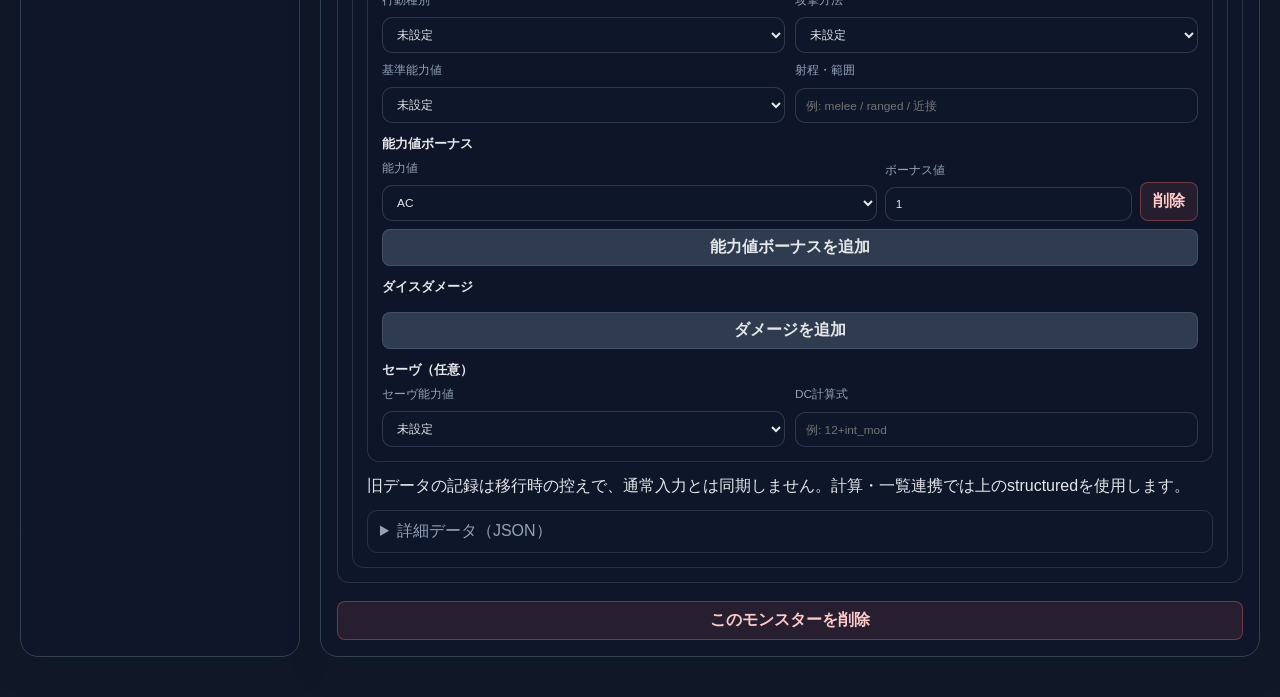
==== commit e2dd5edf: "タグの表示方法を変更、ゲーム内タグ以外の任意タグを追加できるように" ====
--- a/monster-editor.html
+++ b/monster-editor.html
@@ -3,7 +3,7 @@
   <head>
     <meta charset="UTF-8" />
     <meta name="viewport" content="width=device-width, initial-scale=1.0" />
-    <title>新スキーマ モンスターデータ編集</title>
+    <title>モンスターデータ編集</title>
     <link rel="stylesheet" href="styles.css" />
   </head>
   <body>
--- a/styles.css
+++ b/styles.css
@@ -977,22 +977,35 @@
   margin-right: 2px;
 }
 
-.part-rank-filter {
+.part-filters {
+  display: flex;
+  flex-wrap: wrap;
+  gap: 12px;
+  margin: 0 0 14px;
+}
+
+.part-filter {
   display: inline-flex;
   align-items: center;
   gap: 8px;
-  margin: 0 0 14px;
+  max-width: 100%;
   color: var(--muted);
   font-size: 0.8rem;
 }
 
-.part-rank-filter select {
+.part-filter select,
+.part-filter input {
   min-width: 120px;
+  max-width: 100%;
   border: 1px solid rgba(148, 163, 184, 0.28);
   border-radius: 8px;
   padding: 7px 10px;
   background: rgba(51, 65, 85, 0.65);
   color: var(--text);
+}
+
+.part-filter input {
+  width: 200px;
 }
 
 .part-sort-button,
@@ -1134,7 +1147,8 @@
   line-height: 1.5;
 }
 
-.part-card button {
+.part-card button,
+.slot-remove-btn {
   margin-top: 10px;
   width: 100%;
   border-radius: 8px;
@@ -1142,6 +1156,10 @@
   background: rgba(124, 147, 255, 0.14);
   color: #dfe8ff;
   border: 1px solid rgba(124, 147, 255, 0.35);
+}
+
+.slot-remove-btn {
+  margin-top: auto;
 }
 
 .suggestion-box {
